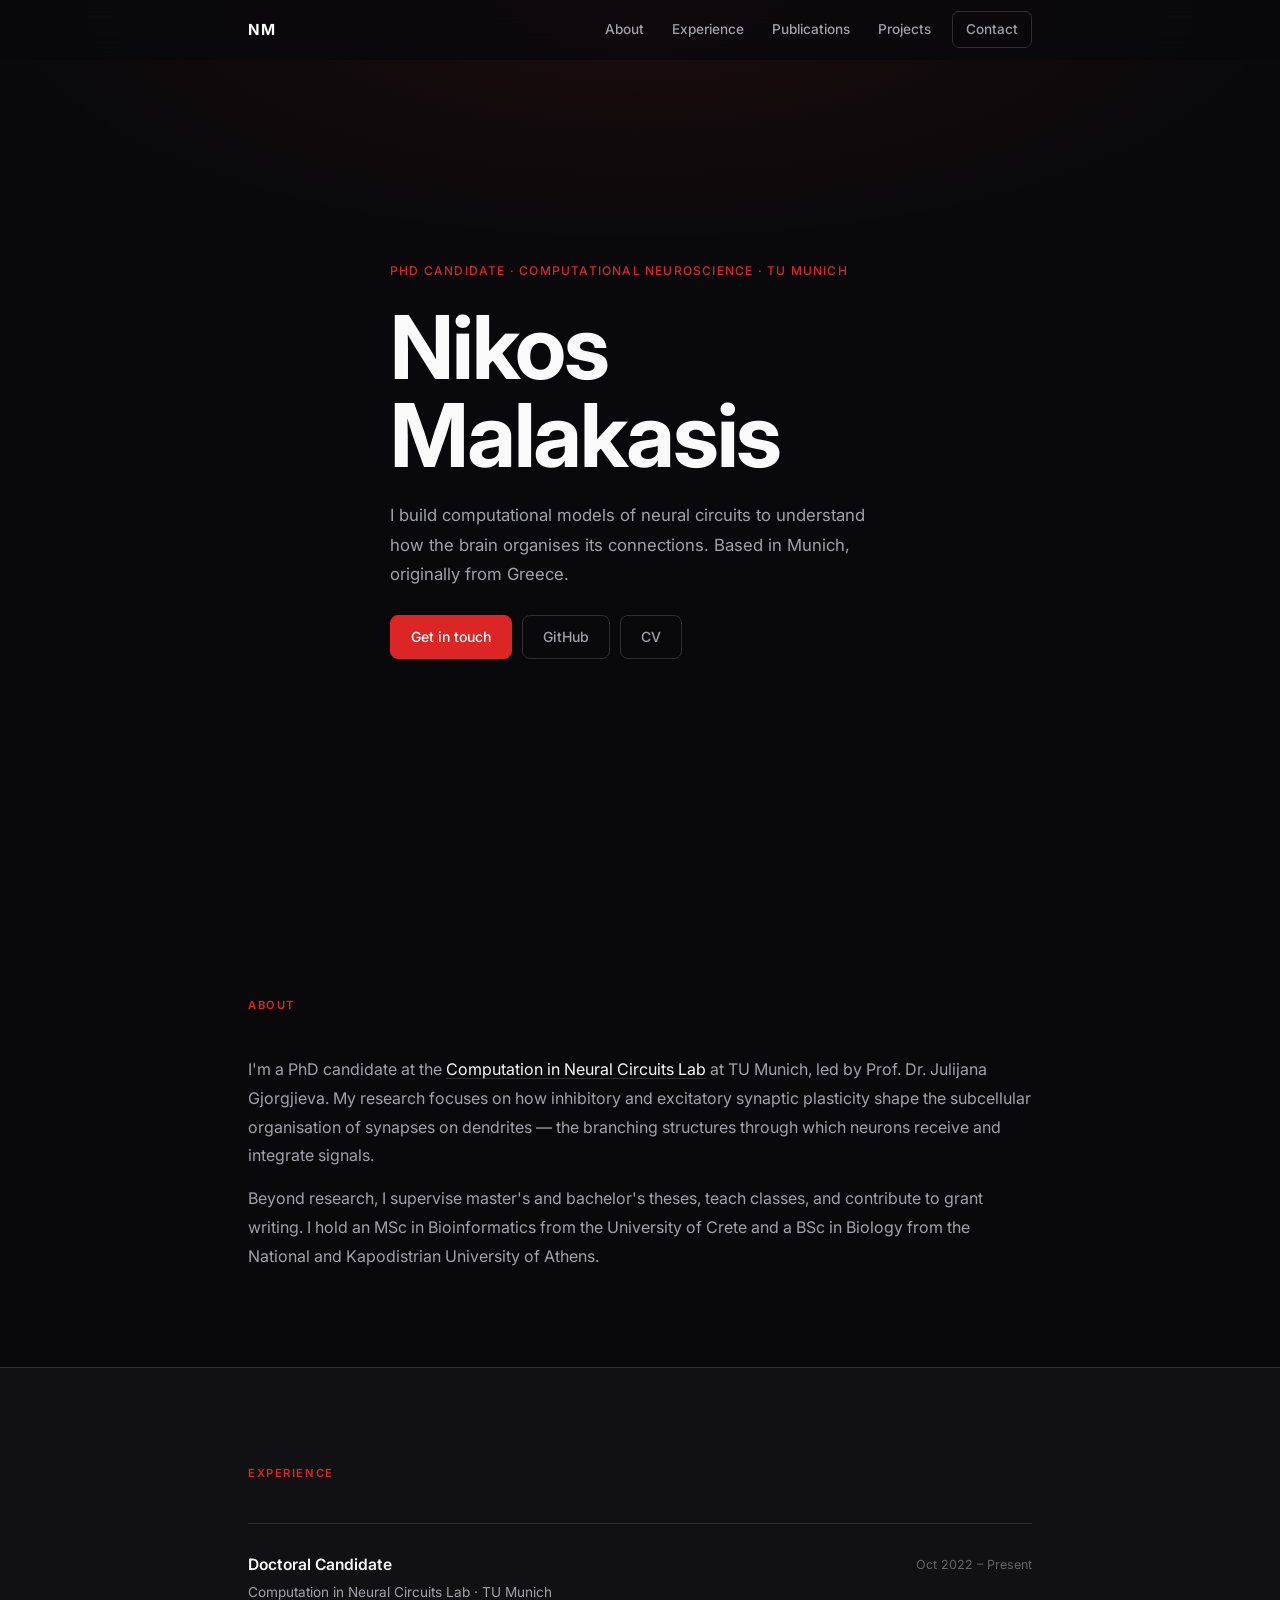
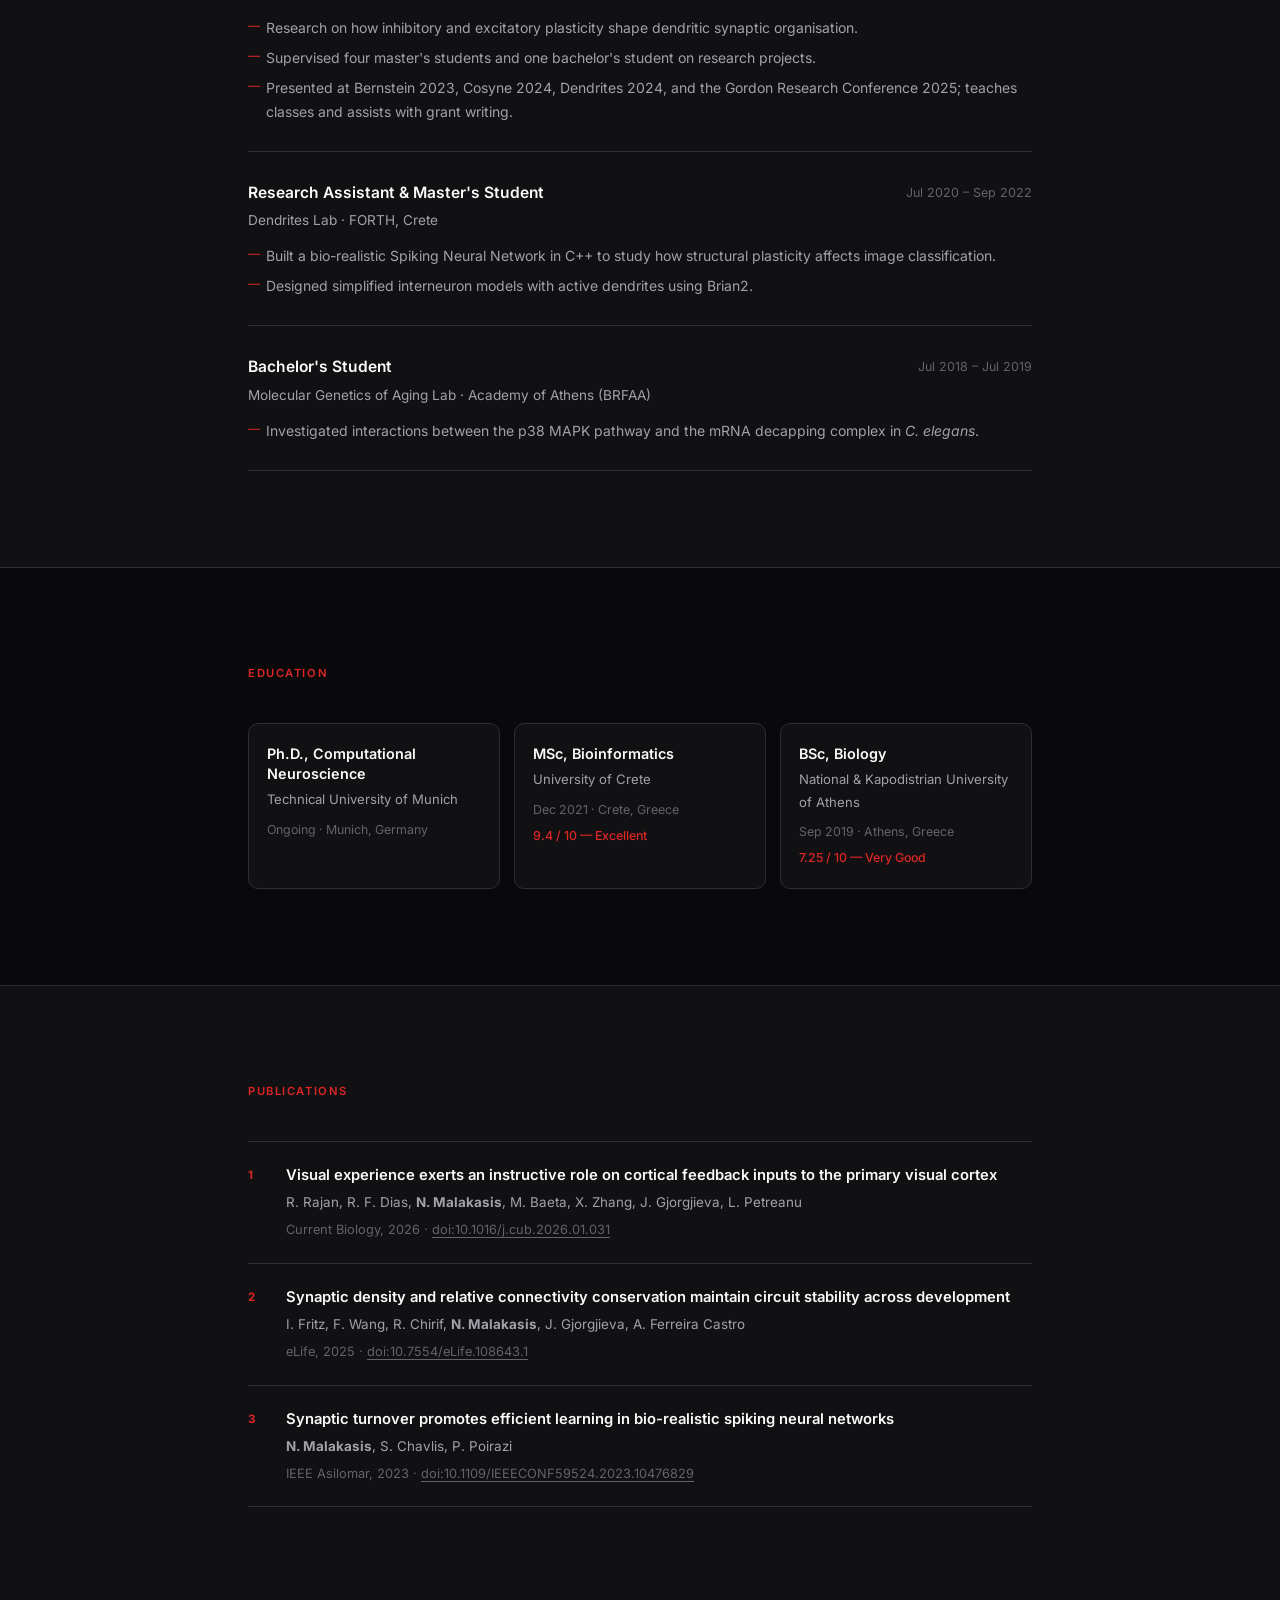
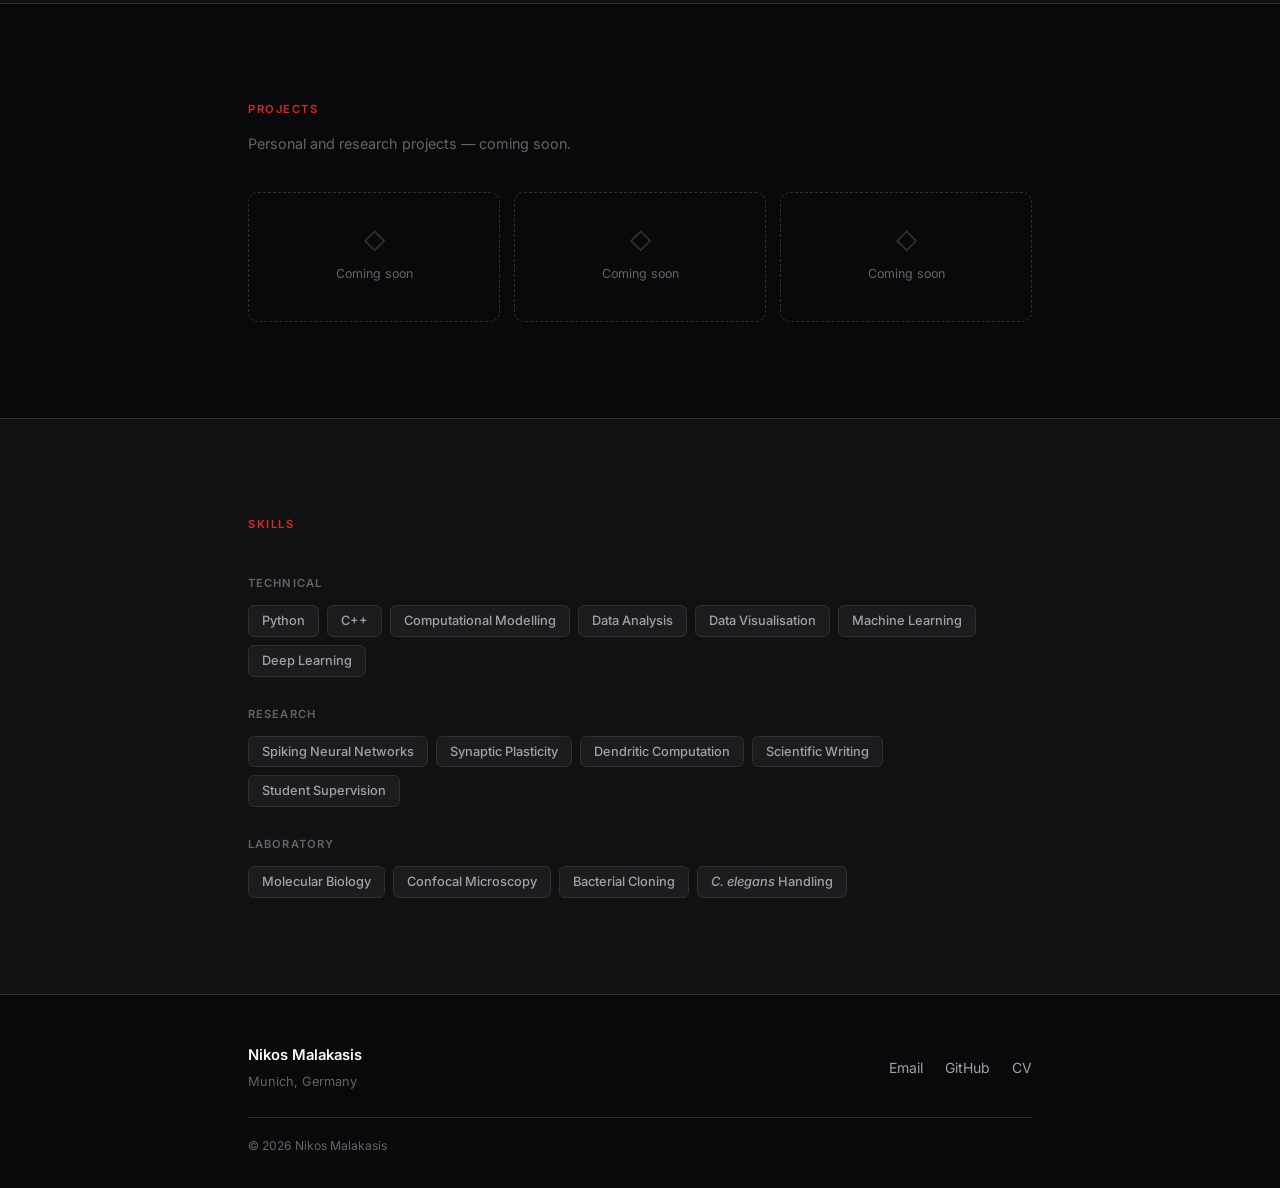
==== index.html @ d2b6e8ed "Initial site — personal website for malakasisn.github.io Co-Authored-By: Claude Sonnet 4.6 <noreply@" ====
<!DOCTYPE html>
<html lang="en">
<head>
  <meta charset="UTF-8">
  <meta name="viewport" content="width=device-width, initial-scale=1.0">
  <meta name="description" content="Nikos Malakasis — PhD Candidate in Computational Neuroscience at TU Munich.">
  <title>Nikos Malakasis</title>
  <link rel="preconnect" href="https://fonts.googleapis.com">
  <link rel="preconnect" href="https://fonts.gstatic.com" crossorigin>
  <link href="https://fonts.googleapis.com/css2?family=Inter:wght@300;400;500;600;700&display=swap" rel="stylesheet">
  <link rel="stylesheet" href="style.css">
</head>
<body>

  <!-- Navigation -->
  <nav id="navbar">
    <div class="nav-container">
      <a href="#hero" class="nav-logo">NM</a>
      <ul class="nav-links" id="nav-links">
        <li><a href="#about">About</a></li>
        <li><a href="#experience">Experience</a></li>
        <li><a href="#publications">Publications</a></li>
        <li><a href="#projects">Projects</a></li>
        <li><a href="#contact" class="nav-cta">Contact</a></li>
      </ul>
      <button class="nav-toggle" id="nav-toggle" aria-label="Toggle navigation">
        <span></span><span></span><span></span>
      </button>
    </div>
  </nav>

  <main>

    <!-- Hero -->
    <section id="hero">
      <div class="hero-glow"></div>
      <div class="container">
        <div class="hero-content">
          <span class="hero-label">PhD Candidate &middot; Computational Neuroscience &middot; TU Munich</span>
          <h1 class="hero-name">Nikos<br>Malakasis</h1>
          <p class="hero-bio">
            I build computational models of neural circuits to understand how the brain
            organises its connections. Based in Munich, originally from Greece.
          </p>
          <div class="hero-actions">
            <a href="mailto:malakasisnikos@gmail.com" class="btn btn-primary">Get in touch</a>
            <a href="https://github.com/MalakasisN" class="btn btn-secondary" target="_blank" rel="noopener">GitHub</a>
            <a href="Nikos_Malakasis_CV.pdf" class="btn btn-secondary" target="_blank" rel="noopener">CV</a>
          </div>
        </div>
      </div>
    </section>

    <!-- About -->
    <section id="about">
      <div class="container">
        <h2 class="section-title">About</h2>
        <div class="about-content">
          <p>
            I'm a PhD candidate at the
            <a href="https://www.gjorgjievalab.org/" target="_blank" rel="noopener">Computation in Neural Circuits Lab</a>
            at TU Munich, led by Prof. Dr. Julijana Gjorgjieva. My research focuses on how inhibitory
            and excitatory synaptic plasticity shape the subcellular organisation of synapses on dendrites —
            the branching structures through which neurons receive and integrate signals.
          </p>
          <p>
            Beyond research, I supervise master's and bachelor's theses, teach classes, and contribute to
            grant writing. I hold an MSc in Bioinformatics from the University of Crete and a BSc in Biology
            from the National and Kapodistrian University of Athens.
          </p>
        </div>
      </div>
    </section>

    <!-- Experience -->
    <section id="experience">
      <div class="container">
        <h2 class="section-title">Experience</h2>
        <div class="timeline">

          <div class="timeline-item">
            <div class="timeline-header">
              <div>
                <h3>Doctoral Candidate</h3>
                <span class="timeline-org">Computation in Neural Circuits Lab &middot; TU Munich</span>
              </div>
              <span class="timeline-date">Oct 2022 &ndash; Present</span>
            </div>
            <ul class="timeline-bullets">
              <li>Research on how inhibitory and excitatory plasticity shape dendritic synaptic organisation.</li>
              <li>Supervised four master's students and one bachelor's student on research projects.</li>
              <li>Presented at Bernstein 2023, Cosyne 2024, Dendrites 2024, and the Gordon Research Conference 2025; teaches classes and assists with grant writing.</li>
            </ul>
          </div>

          <div class="timeline-item">
            <div class="timeline-header">
              <div>
                <h3>Research Assistant &amp; Master's Student</h3>
                <span class="timeline-org">Dendrites Lab &middot; FORTH, Crete</span>
              </div>
              <span class="timeline-date">Jul 2020 &ndash; Sep 2022</span>
            </div>
            <ul class="timeline-bullets">
              <li>Built a bio-realistic Spiking Neural Network in C++ to study how structural plasticity affects image classification.</li>
              <li>Designed simplified interneuron models with active dendrites using Brian2.</li>
            </ul>
          </div>

          <div class="timeline-item">
            <div class="timeline-header">
              <div>
                <h3>Bachelor's Student</h3>
                <span class="timeline-org">Molecular Genetics of Aging Lab &middot; Academy of Athens (BRFAA)</span>
              </div>
              <span class="timeline-date">Jul 2018 &ndash; Jul 2019</span>
            </div>
            <ul class="timeline-bullets">
              <li>Investigated interactions between the p38 MAPK pathway and the mRNA decapping complex in <em>C. elegans</em>.</li>
            </ul>
          </div>

        </div>
      </div>
    </section>

    <!-- Education -->
    <section id="education">
      <div class="container">
        <h2 class="section-title">Education</h2>
        <div class="edu-grid">
          <div class="edu-card">
            <div class="edu-degree">Ph.D., Computational Neuroscience</div>
            <div class="edu-institution">Technical University of Munich</div>
            <div class="edu-year">Ongoing &middot; Munich, Germany</div>
          </div>
          <div class="edu-card">
            <div class="edu-degree">MSc, Bioinformatics</div>
            <div class="edu-institution">University of Crete</div>
            <div class="edu-year">Dec 2021 &middot; Crete, Greece</div>
            <div class="edu-grade">9.4 / 10 &mdash; Excellent</div>
          </div>
          <div class="edu-card">
            <div class="edu-degree">BSc, Biology</div>
            <div class="edu-institution">National &amp; Kapodistrian University of Athens</div>
            <div class="edu-year">Sep 2019 &middot; Athens, Greece</div>
            <div class="edu-grade">7.25 / 10 &mdash; Very Good</div>
          </div>
        </div>
      </div>
    </section>

    <!-- Publications -->
    <section id="publications">
      <div class="container">
        <h2 class="section-title">Publications</h2>
        <ol class="pub-list">
          <li class="pub-item">
            <p class="pub-title">Visual experience exerts an instructive role on cortical feedback inputs to the primary visual cortex</p>
            <p class="pub-authors">R. Rajan, R. F. Dias, <strong>N. Malakasis</strong>, M. Baeta, X. Zhang, J. Gjorgjieva, L. Petreanu</p>
            <p class="pub-venue">Current Biology, 2026 &middot; <a href="https://doi.org/10.1016/j.cub.2026.01.031" target="_blank" rel="noopener">doi:10.1016/j.cub.2026.01.031</a></p>
          </li>
          <li class="pub-item">
            <p class="pub-title">Synaptic density and relative connectivity conservation maintain circuit stability across development</p>
            <p class="pub-authors">I. Fritz, F. Wang, R. Chirif, <strong>N. Malakasis</strong>, J. Gjorgjieva, A. Ferreira Castro</p>
            <p class="pub-venue">eLife, 2025 &middot; <a href="https://doi.org/10.7554/eLife.108643.1" target="_blank" rel="noopener">doi:10.7554/eLife.108643.1</a></p>
          </li>
          <li class="pub-item">
            <p class="pub-title">Synaptic turnover promotes efficient learning in bio-realistic spiking neural networks</p>
            <p class="pub-authors"><strong>N. Malakasis</strong>, S. Chavlis, P. Poirazi</p>
            <p class="pub-venue">IEEE Asilomar, 2023 &middot; <a href="https://doi.org/10.1109/IEEECONF59524.2023.10476829" target="_blank" rel="noopener">doi:10.1109/IEEECONF59524.2023.10476829</a></p>
          </li>
        </ol>
      </div>
    </section>

    <!-- Projects -->
    <section id="projects">
      <div class="container">
        <h2 class="section-title">Projects</h2>
        <p class="section-sub">Personal and research projects — coming soon.</p>
        <div class="projects-grid">
          <div class="project-card placeholder">
            <div class="project-icon">&#9671;</div>
            <div class="project-label">Coming soon</div>
          </div>
          <div class="project-card placeholder">
            <div class="project-icon">&#9671;</div>
            <div class="project-label">Coming soon</div>
          </div>
          <div class="project-card placeholder">
            <div class="project-icon">&#9671;</div>
            <div class="project-label">Coming soon</div>
          </div>
        </div>
      </div>
    </section>

    <!-- Skills -->
    <section id="skills">
      <div class="container">
        <h2 class="section-title">Skills</h2>
        <div class="skills-grid">
          <div class="skill-group">
            <h4 class="skill-group-label">Technical</h4>
            <div class="skill-tags">
              <span class="tag">Python</span>
              <span class="tag">C++</span>
              <span class="tag">Computational Modelling</span>
              <span class="tag">Data Analysis</span>
              <span class="tag">Data Visualisation</span>
              <span class="tag">Machine Learning</span>
              <span class="tag">Deep Learning</span>
            </div>
          </div>
          <div class="skill-group">
            <h4 class="skill-group-label">Research</h4>
            <div class="skill-tags">
              <span class="tag">Spiking Neural Networks</span>
              <span class="tag">Synaptic Plasticity</span>
              <span class="tag">Dendritic Computation</span>
              <span class="tag">Scientific Writing</span>
              <span class="tag">Student Supervision</span>
            </div>
          </div>
          <div class="skill-group">
            <h4 class="skill-group-label">Laboratory</h4>
            <div class="skill-tags">
              <span class="tag">Molecular Biology</span>
              <span class="tag">Confocal Microscopy</span>
              <span class="tag">Bacterial Cloning</span>
              <span class="tag"><em>C. elegans</em> Handling</span>
            </div>
          </div>
        </div>
      </div>
    </section>

  </main>

  <!-- Footer / Contact -->
  <footer id="contact">
    <div class="container">
      <div class="footer-top">
        <div class="footer-info">
          <span class="footer-name">Nikos Malakasis</span>
          <span class="footer-loc">Munich, Germany</span>
        </div>
        <div class="footer-links">
          <a href="mailto:malakasisnikos@gmail.com">Email</a>
          <a href="https://github.com/MalakasisN" target="_blank" rel="noopener">GitHub</a>
          <a href="Nikos_Malakasis_CV.pdf" target="_blank" rel="noopener">CV</a>
        </div>
      </div>
      <p class="footer-copy">&copy; 2026 Nikos Malakasis</p>
    </div>
  </footer>

  <script src="script.js"></script>
</body>
</html>
---- style.css ----
/* ── Reset ──────────────────────────────────────────────────────── */
*, *::before, *::after {
  box-sizing: border-box;
  margin: 0;
  padding: 0;
}

/* ── Variables ──────────────────────────────────────────────────── */
:root {
  --bg:           #09090b;
  --surface:      #111113;
  --surface-2:    #1c1c1f;
  --border:       #2e2e33;
  --accent:       #dc2626;
  --accent-glow:  rgba(220, 38, 38, 0.12);
  --accent-hover: #ef4444;
  --text:         #fafafa;
  --text-muted:   #a1a1aa;
  --text-dim:     #636368;
  --font:         'Inter', -apple-system, BlinkMacSystemFont, 'Segoe UI', sans-serif;
  --nav-h:        60px;
  --max-w:        840px;
  --radius:       10px;
}

/* ── Base ───────────────────────────────────────────────────────── */
html {
  scroll-behavior: smooth;
}

body {
  background: var(--bg);
  color: var(--text);
  font-family: var(--font);
  line-height: 1.7;
  -webkit-font-smoothing: antialiased;
  -moz-osx-font-smoothing: grayscale;
}

a {
  color: var(--accent);
  text-decoration: none;
  transition: color 0.2s;
}
a:hover { color: var(--accent-hover); }

/* ── Container ──────────────────────────────────────────────────── */
.container {
  max-width: var(--max-w);
  margin: 0 auto;
  padding: 0 28px;
}

/* ── Nav ────────────────────────────────────────────────────────── */
#navbar {
  position: fixed;
  inset: 0 0 auto 0;
  z-index: 100;
  height: var(--nav-h);
  background: rgba(9, 9, 11, 0.75);
  backdrop-filter: blur(14px);
  -webkit-backdrop-filter: blur(14px);
  border-bottom: 1px solid transparent;
  transition: border-color 0.3s;
}

#navbar.scrolled {
  border-bottom-color: var(--border);
}

.nav-container {
  max-width: var(--max-w);
  margin: 0 auto;
  padding: 0 28px;
  height: 100%;
  display: flex;
  align-items: center;
  justify-content: space-between;
}

.nav-logo {
  font-weight: 700;
  font-size: 0.95rem;
  letter-spacing: 0.06em;
  color: var(--text);
  transition: color 0.2s;
}
.nav-logo:hover { color: var(--accent); }

.nav-links {
  display: flex;
  list-style: none;
  gap: 2px;
  align-items: center;
}

.nav-links a {
  display: block;
  padding: 6px 13px;
  font-size: 0.85rem;
  font-weight: 500;
  color: var(--text-muted);
  border-radius: 7px;
  transition: color 0.2s, background 0.2s;
}
.nav-links a:hover {
  color: var(--text);
  background: var(--surface-2);
}

.nav-links a.nav-cta {
  color: var(--text-muted);
  border: 1px solid var(--border);
  margin-left: 6px;
}
.nav-links a.nav-cta:hover {
  color: var(--accent);
  border-color: var(--accent);
  background: var(--accent-glow);
}

.nav-toggle {
  display: none;
  flex-direction: column;
  justify-content: center;
  gap: 5px;
  background: none;
  border: none;
  cursor: pointer;
  padding: 6px 2px;
}
.nav-toggle span {
  display: block;
  width: 22px;
  height: 2px;
  background: var(--text-muted);
  border-radius: 2px;
  transition: transform 0.25s, opacity 0.25s;
}

/* ── Sections ───────────────────────────────────────────────────── */
section {
  padding: 96px 0;
}

.section-title {
  font-size: 0.7rem;
  font-weight: 600;
  letter-spacing: 0.14em;
  text-transform: uppercase;
  color: var(--accent);
  margin-bottom: 40px;
}

.section-sub {
  margin-top: -28px;
  margin-bottom: 36px;
  font-size: 0.9rem;
  color: var(--text-dim);
}

/* ── Hero ───────────────────────────────────────────────────────── */
#hero {
  position: relative;
  min-height: 100vh;
  display: flex;
  align-items: center;
  overflow: hidden;
  padding: 0;
}

.hero-glow {
  position: absolute;
  top: 0;
  left: 50%;
  transform: translateX(-50%);
  width: 120%;
  height: 55%;
  background: radial-gradient(
    ellipse 60% 70% at 50% 0%,
    rgba(220, 38, 38, 0.09),
    transparent 70%
  );
  pointer-events: none;
}

.hero-content {
  padding-top: calc(var(--nav-h) + 40px);
  padding-bottom: 80px;
  display: flex;
  flex-direction: column;
  gap: 22px;
}

.hero-label {
  font-size: 0.75rem;
  font-weight: 500;
  letter-spacing: 0.1em;
  text-transform: uppercase;
  color: var(--accent);
}

.hero-name {
  font-size: clamp(3rem, 10vw, 5.5rem);
  font-weight: 700;
  line-height: 1.0;
  letter-spacing: -0.025em;
  color: var(--text);
}

.hero-bio {
  max-width: 500px;
  font-size: 1.05rem;
  color: var(--text-muted);
  line-height: 1.75;
}

.hero-actions {
  display: flex;
  gap: 10px;
  flex-wrap: wrap;
  margin-top: 4px;
}

/* ── Buttons ────────────────────────────────────────────────────── */
.btn {
  display: inline-flex;
  align-items: center;
  padding: 9px 20px;
  border-radius: 8px;
  font-size: 0.875rem;
  font-weight: 500;
  transition: transform 0.15s, box-shadow 0.15s, background 0.2s, color 0.2s, border-color 0.2s;
}

.btn-primary {
  background: var(--accent);
  color: #fff;
  border: 1px solid var(--accent);
}
.btn-primary:hover {
  background: var(--accent-hover);
  border-color: var(--accent-hover);
  color: #fff;
  transform: translateY(-1px);
  box-shadow: 0 6px 20px rgba(220, 38, 38, 0.35);
}

.btn-secondary {
  background: transparent;
  color: var(--text-muted);
  border: 1px solid var(--border);
}
.btn-secondary:hover {
  color: var(--text);
  border-color: var(--text-dim);
  transform: translateY(-1px);
}

/* ── About ──────────────────────────────────────────────────────── */
.about-content {
  display: flex;
  flex-direction: column;
  gap: 14px;
}

.about-content p {
  font-size: 1rem;
  color: var(--text-muted);
  line-height: 1.8;
}

.about-content a {
  color: var(--text);
  text-decoration: underline;
  text-decoration-color: var(--border);
  text-underline-offset: 3px;
  transition: text-decoration-color 0.2s, color 0.2s;
}
.about-content a:hover {
  color: var(--accent);
  text-decoration-color: var(--accent);
}

/* ── Experience ─────────────────────────────────────────────────── */
#experience { background: var(--surface); border-top: 1px solid var(--border); border-bottom: 1px solid var(--border); }

.timeline {
  display: flex;
  flex-direction: column;
}

.timeline-item {
  padding: 28px 0;
  border-top: 1px solid var(--border);
}
.timeline-item:last-child {
  border-bottom: 1px solid var(--border);
}

.timeline-header {
  display: flex;
  justify-content: space-between;
  align-items: flex-start;
  gap: 16px;
  margin-bottom: 12px;
  flex-wrap: wrap;
}

.timeline-header h3 {
  font-size: 0.975rem;
  font-weight: 600;
  color: var(--text);
  margin-bottom: 3px;
}

.timeline-org {
  display: block;
  font-size: 0.85rem;
  color: var(--text-muted);
}

.timeline-date {
  font-size: 0.78rem;
  color: var(--text-dim);
  white-space: nowrap;
  padding-top: 2px;
  flex-shrink: 0;
}

.timeline-bullets {
  list-style: none;
  display: flex;
  flex-direction: column;
  gap: 7px;
}

.timeline-bullets li {
  position: relative;
  padding-left: 18px;
  font-size: 0.875rem;
  color: var(--text-muted);
  line-height: 1.65;
}

.timeline-bullets li::before {
  content: '—';
  position: absolute;
  left: 0;
  top: 0;
  color: var(--accent);
  font-size: 0.75rem;
  line-height: 1.65;
}

/* ── Education ──────────────────────────────────────────────────── */
.edu-grid {
  display: grid;
  grid-template-columns: repeat(3, 1fr);
  gap: 14px;
}

.edu-card {
  padding: 20px 18px;
  border-radius: var(--radius);
  border: 1px solid var(--border);
  background: var(--surface);
  transition: border-color 0.2s;
}
.edu-card:hover {
  border-color: var(--accent);
}

.edu-degree {
  font-size: 0.9rem;
  font-weight: 600;
  color: var(--text);
  margin-bottom: 4px;
  line-height: 1.4;
}
.edu-institution {
  font-size: 0.82rem;
  color: var(--text-muted);
  margin-bottom: 8px;
}
.edu-year {
  font-size: 0.775rem;
  color: var(--text-dim);
  margin-bottom: 5px;
}
.edu-grade {
  font-size: 0.775rem;
  color: var(--accent);
  font-weight: 500;
}

/* ── Publications ───────────────────────────────────────────────── */
#publications { background: var(--surface); border-top: 1px solid var(--border); border-bottom: 1px solid var(--border); }

.pub-list {
  list-style: none;
  counter-reset: pub;
}

.pub-item {
  counter-increment: pub;
  position: relative;
  padding: 22px 0 22px 38px;
  border-top: 1px solid var(--border);
}
.pub-item:last-child {
  border-bottom: 1px solid var(--border);
}

.pub-item::before {
  content: counter(pub);
  position: absolute;
  left: 0;
  top: 24px;
  font-size: 0.72rem;
  font-weight: 700;
  color: var(--accent);
}

.pub-title {
  font-size: 0.925rem;
  font-weight: 600;
  color: var(--text);
  line-height: 1.5;
  margin-bottom: 5px;
}

.pub-authors {
  font-size: 0.84rem;
  color: var(--text-muted);
  margin-bottom: 5px;
}

.pub-venue {
  font-size: 0.8rem;
  color: var(--text-dim);
}
.pub-venue a {
  color: var(--text-dim);
  text-decoration: underline;
  text-underline-offset: 3px;
  transition: color 0.2s;
}
.pub-venue a:hover { color: var(--accent); }

/* ── Projects ───────────────────────────────────────────────────── */
.projects-grid {
  display: grid;
  grid-template-columns: repeat(3, 1fr);
  gap: 14px;
}

.project-card {
  border-radius: var(--radius);
  border: 1px solid var(--border);
  transition: border-color 0.2s, background 0.2s;
}
.project-card:hover {
  border-color: var(--accent);
  background: var(--surface);
}

.project-card.placeholder {
  border-style: dashed;
  display: flex;
  flex-direction: column;
  align-items: center;
  justify-content: center;
  gap: 10px;
  min-height: 130px;
  padding: 28px;
}

.project-icon {
  font-size: 1.4rem;
  color: var(--border);
  line-height: 1;
}
.project-label {
  font-size: 0.78rem;
  color: var(--text-dim);
}

/* ── Skills ─────────────────────────────────────────────────────── */
#skills { background: var(--surface); border-top: 1px solid var(--border); border-bottom: 1px solid var(--border); }

.skills-grid {
  display: flex;
  flex-direction: column;
  gap: 28px;
}

.skill-group-label {
  font-size: 0.7rem;
  font-weight: 600;
  letter-spacing: 0.1em;
  text-transform: uppercase;
  color: var(--text-dim);
  margin-bottom: 12px;
}

.skill-tags {
  display: flex;
  flex-wrap: wrap;
  gap: 8px;
}

.tag {
  font-size: 0.8rem;
  font-weight: 500;
  color: var(--text-muted);
  background: var(--surface-2);
  border: 1px solid var(--border);
  border-radius: 6px;
  padding: 4px 13px;
  transition: color 0.2s, border-color 0.2s, background 0.2s;
  cursor: default;
}
.tag:hover {
  color: var(--accent);
  border-color: var(--accent);
  background: var(--accent-glow);
}

/* ── Footer ─────────────────────────────────────────────────────── */
footer#contact {
  padding: 48px 0 32px;
}

.footer-top {
  display: flex;
  justify-content: space-between;
  align-items: center;
  flex-wrap: wrap;
  gap: 20px;
  padding-bottom: 24px;
  border-bottom: 1px solid var(--border);
  margin-bottom: 18px;
}

.footer-info {
  display: flex;
  flex-direction: column;
  gap: 3px;
}

.footer-name {
  font-size: 0.925rem;
  font-weight: 600;
  color: var(--text);
}
.footer-loc {
  font-size: 0.8rem;
  color: var(--text-dim);
}

.footer-links {
  display: flex;
  gap: 22px;
}
.footer-links a {
  font-size: 0.875rem;
  color: var(--text-muted);
  transition: color 0.2s;
}
.footer-links a:hover { color: var(--text); }

.footer-copy {
  font-size: 0.76rem;
  color: var(--text-dim);
}

/* ── Responsive ─────────────────────────────────────────────────── */
@media (max-width: 680px) {
  section { padding: 72px 0; }

  .nav-links {
    display: none;
    flex-direction: column;
    position: fixed;
    top: var(--nav-h);
    left: 0;
    right: 0;
    background: var(--surface);
    border-bottom: 1px solid var(--border);
    padding: 12px 16px 20px;
    gap: 2px;
  }
  .nav-links.open { display: flex; }
  .nav-links a.nav-cta { margin-left: 0; }
  .nav-toggle { display: flex; }

  .edu-grid,
  .projects-grid {
    grid-template-columns: 1fr;
  }

  .timeline-header {
    flex-direction: column;
    gap: 2px;
  }

  .footer-top {
    flex-direction: column;
    align-items: flex-start;
  }
}

@media (max-width: 480px) {
  .edu-grid { grid-template-columns: 1fr; }
}
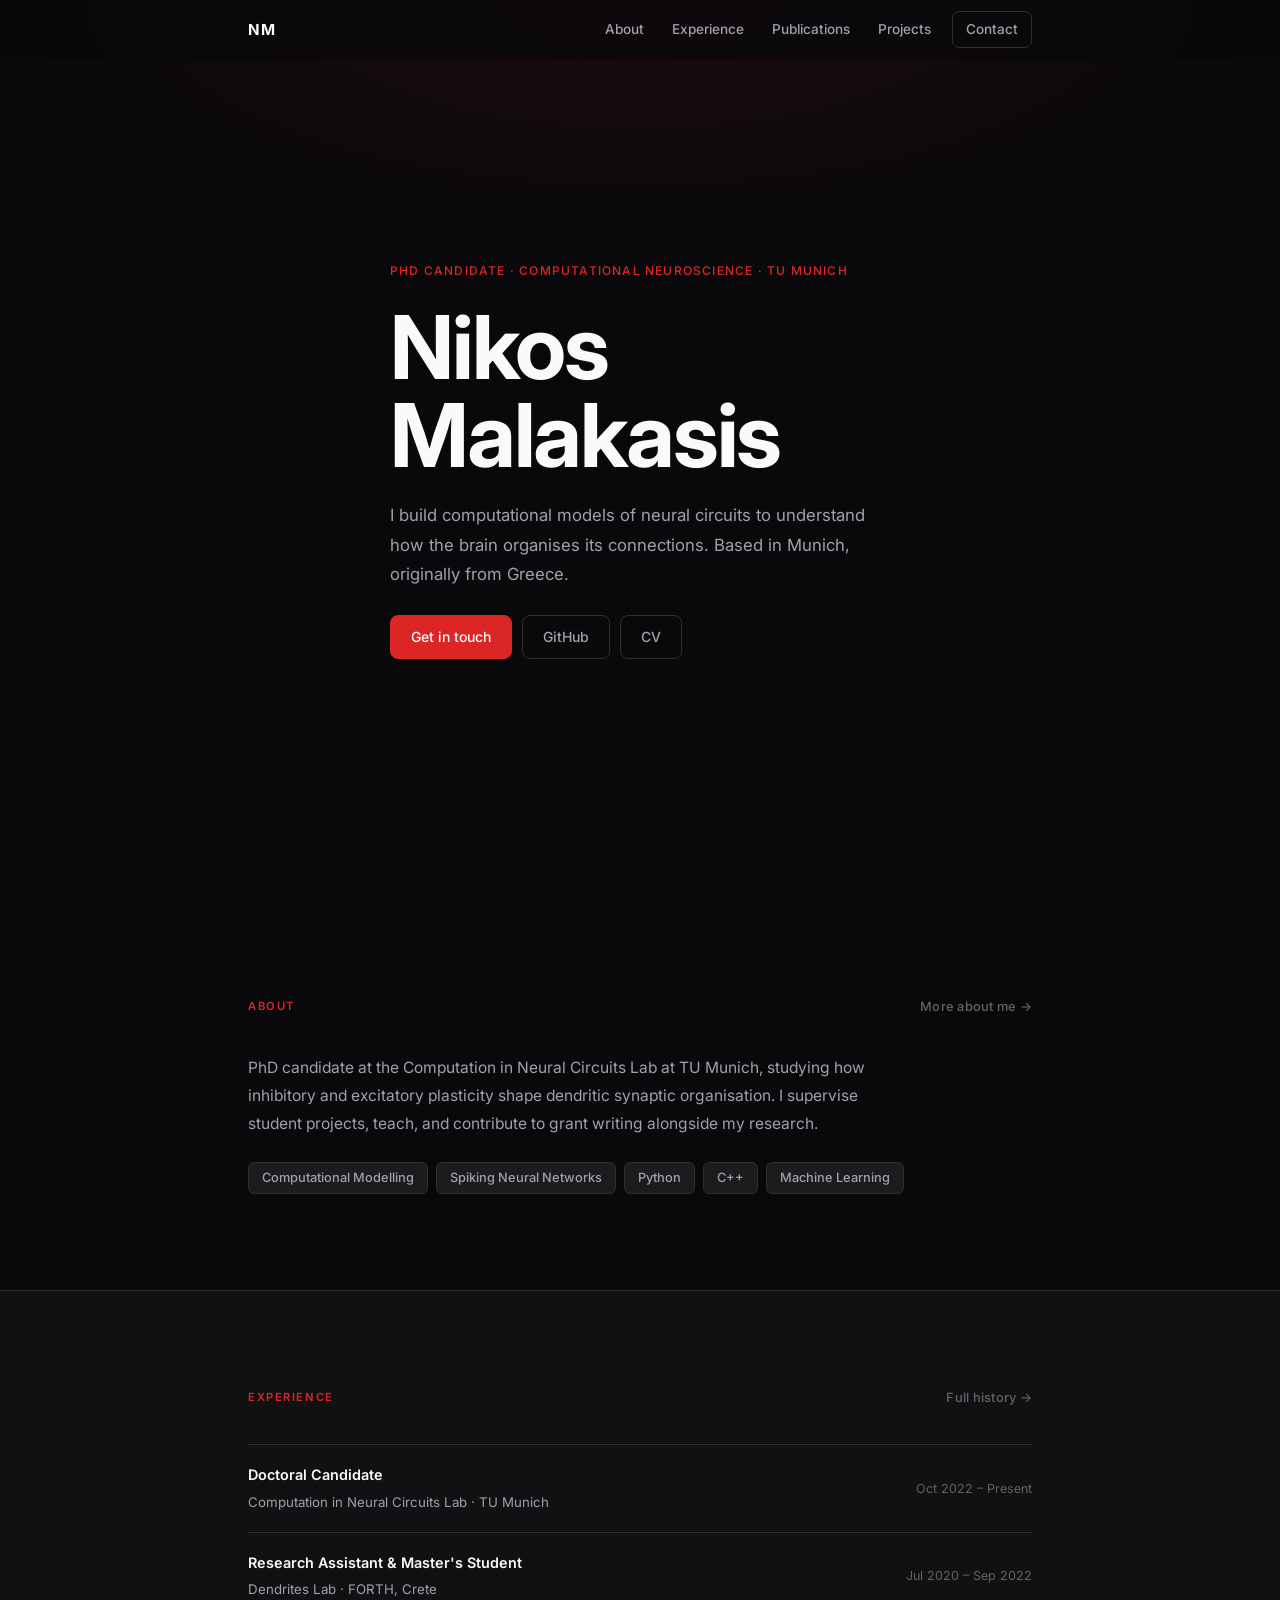
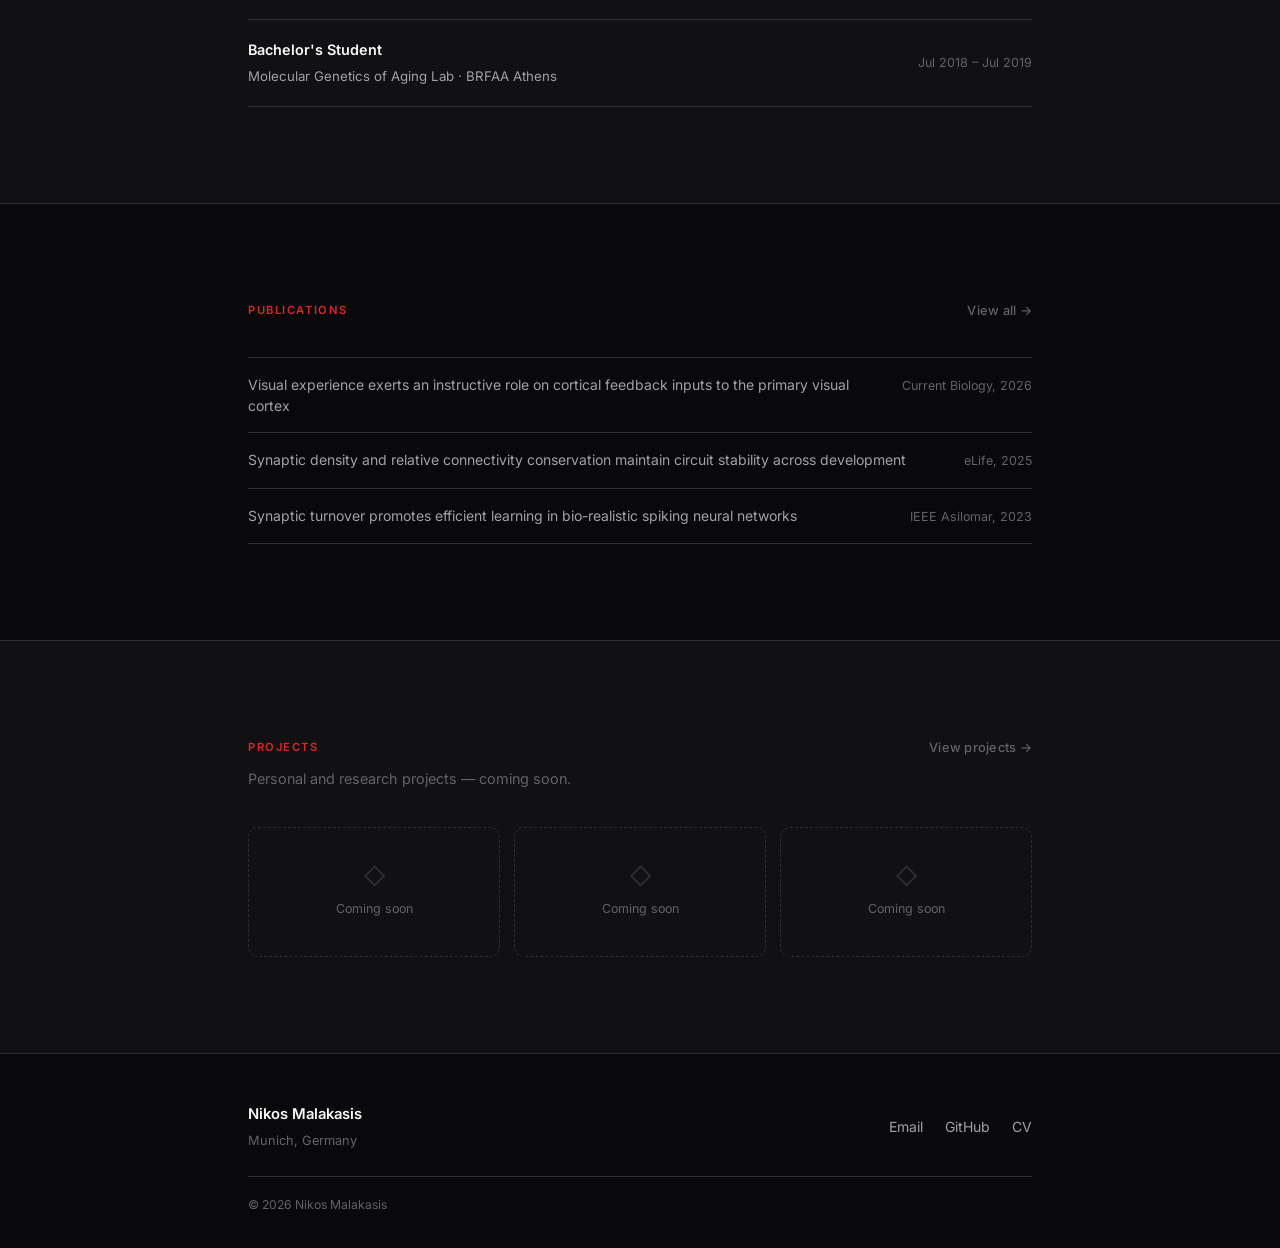
==== commit 0a9daad5: "Split into multi-page site with section previews on homepage Co-Authored-By: Claude Sonnet 4.6 <nore" ====
--- a/index.html
+++ b/index.html
@@ -12,15 +12,14 @@
 </head>
 <body>
 
-  <!-- Navigation -->
   <nav id="navbar">
     <div class="nav-container">
-      <a href="#hero" class="nav-logo">NM</a>
+      <a href="index.html" class="nav-logo">NM</a>
       <ul class="nav-links" id="nav-links">
-        <li><a href="#about">About</a></li>
-        <li><a href="#experience">Experience</a></li>
-        <li><a href="#publications">Publications</a></li>
-        <li><a href="#projects">Projects</a></li>
+        <li><a href="about.html">About</a></li>
+        <li><a href="experience.html">Experience</a></li>
+        <li><a href="publications.html">Publications</a></li>
+        <li><a href="projects.html">Projects</a></li>
         <li><a href="#contact" class="nav-cta">Contact</a></li>
       </ul>
       <button class="nav-toggle" id="nav-toggle" aria-label="Toggle navigation">
@@ -51,134 +50,93 @@
       </div>
     </section>
 
-    <!-- About -->
-    <section id="about">
+    <!-- About preview -->
+    <section id="about-preview">
       <div class="container">
-        <h2 class="section-title">About</h2>
-        <div class="about-content">
-          <p>
-            I'm a PhD candidate at the
-            <a href="https://www.gjorgjievalab.org/" target="_blank" rel="noopener">Computation in Neural Circuits Lab</a>
-            at TU Munich, led by Prof. Dr. Julijana Gjorgjieva. My research focuses on how inhibitory
-            and excitatory synaptic plasticity shape the subcellular organisation of synapses on dendrites —
-            the branching structures through which neurons receive and integrate signals.
-          </p>
-          <p>
-            Beyond research, I supervise master's and bachelor's theses, teach classes, and contribute to
-            grant writing. I hold an MSc in Bioinformatics from the University of Crete and a BSc in Biology
-            from the National and Kapodistrian University of Athens.
-          </p>
+        <div class="preview-header">
+          <h2 class="section-title">About</h2>
+          <a href="about.html" class="view-all">More about me &rarr;</a>
+        </div>
+        <p class="preview-text">
+          PhD candidate at the Computation in Neural Circuits Lab at TU Munich, studying how
+          inhibitory and excitatory plasticity shape dendritic synaptic organisation. I supervise
+          student projects, teach, and contribute to grant writing alongside my research.
+        </p>
+        <div class="preview-tags">
+          <span class="tag">Computational Modelling</span>
+          <span class="tag">Spiking Neural Networks</span>
+          <span class="tag">Python</span>
+          <span class="tag">C++</span>
+          <span class="tag">Machine Learning</span>
         </div>
       </div>
     </section>
 
-    <!-- Experience -->
-    <section id="experience">
+    <!-- Experience preview -->
+    <section id="experience-preview" class="surface-section">
       <div class="container">
-        <h2 class="section-title">Experience</h2>
-        <div class="timeline">
-
-          <div class="timeline-item">
-            <div class="timeline-header">
-              <div>
-                <h3>Doctoral Candidate</h3>
-                <span class="timeline-org">Computation in Neural Circuits Lab &middot; TU Munich</span>
-              </div>
-              <span class="timeline-date">Oct 2022 &ndash; Present</span>
+        <div class="preview-header">
+          <h2 class="section-title">Experience</h2>
+          <a href="experience.html" class="view-all">Full history &rarr;</a>
+        </div>
+        <div class="exp-preview-list">
+          <div class="exp-preview-item">
+            <div class="exp-preview-left">
+              <span class="exp-preview-role">Doctoral Candidate</span>
+              <span class="exp-preview-org">Computation in Neural Circuits Lab &middot; TU Munich</span>
             </div>
-            <ul class="timeline-bullets">
-              <li>Research on how inhibitory and excitatory plasticity shape dendritic synaptic organisation.</li>
-              <li>Supervised four master's students and one bachelor's student on research projects.</li>
-              <li>Presented at Bernstein 2023, Cosyne 2024, Dendrites 2024, and the Gordon Research Conference 2025; teaches classes and assists with grant writing.</li>
-            </ul>
+            <span class="exp-preview-date">Oct 2022 &ndash; Present</span>
           </div>
-
-          <div class="timeline-item">
-            <div class="timeline-header">
-              <div>
-                <h3>Research Assistant &amp; Master's Student</h3>
-                <span class="timeline-org">Dendrites Lab &middot; FORTH, Crete</span>
-              </div>
-              <span class="timeline-date">Jul 2020 &ndash; Sep 2022</span>
+          <div class="exp-preview-item">
+            <div class="exp-preview-left">
+              <span class="exp-preview-role">Research Assistant &amp; Master's Student</span>
+              <span class="exp-preview-org">Dendrites Lab &middot; FORTH, Crete</span>
             </div>
-            <ul class="timeline-bullets">
-              <li>Built a bio-realistic Spiking Neural Network in C++ to study how structural plasticity affects image classification.</li>
-              <li>Designed simplified interneuron models with active dendrites using Brian2.</li>
-            </ul>
+            <span class="exp-preview-date">Jul 2020 &ndash; Sep 2022</span>
           </div>
-
-          <div class="timeline-item">
-            <div class="timeline-header">
-              <div>
-                <h3>Bachelor's Student</h3>
-                <span class="timeline-org">Molecular Genetics of Aging Lab &middot; Academy of Athens (BRFAA)</span>
-              </div>
-              <span class="timeline-date">Jul 2018 &ndash; Jul 2019</span>
+          <div class="exp-preview-item">
+            <div class="exp-preview-left">
+              <span class="exp-preview-role">Bachelor's Student</span>
+              <span class="exp-preview-org">Molecular Genetics of Aging Lab &middot; BRFAA Athens</span>
             </div>
-            <ul class="timeline-bullets">
-              <li>Investigated interactions between the p38 MAPK pathway and the mRNA decapping complex in <em>C. elegans</em>.</li>
-            </ul>
-          </div>
-
-        </div>
-      </div>
-    </section>
-
-    <!-- Education -->
-    <section id="education">
-      <div class="container">
-        <h2 class="section-title">Education</h2>
-        <div class="edu-grid">
-          <div class="edu-card">
-            <div class="edu-degree">Ph.D., Computational Neuroscience</div>
-            <div class="edu-institution">Technical University of Munich</div>
-            <div class="edu-year">Ongoing &middot; Munich, Germany</div>
-          </div>
-          <div class="edu-card">
-            <div class="edu-degree">MSc, Bioinformatics</div>
-            <div class="edu-institution">University of Crete</div>
-            <div class="edu-year">Dec 2021 &middot; Crete, Greece</div>
-            <div class="edu-grade">9.4 / 10 &mdash; Excellent</div>
-          </div>
-          <div class="edu-card">
-            <div class="edu-degree">BSc, Biology</div>
-            <div class="edu-institution">National &amp; Kapodistrian University of Athens</div>
-            <div class="edu-year">Sep 2019 &middot; Athens, Greece</div>
-            <div class="edu-grade">7.25 / 10 &mdash; Very Good</div>
+            <span class="exp-preview-date">Jul 2018 &ndash; Jul 2019</span>
           </div>
         </div>
       </div>
     </section>
 
-    <!-- Publications -->
-    <section id="publications">
+    <!-- Publications preview -->
+    <section id="publications-preview">
       <div class="container">
-        <h2 class="section-title">Publications</h2>
-        <ol class="pub-list">
-          <li class="pub-item">
-            <p class="pub-title">Visual experience exerts an instructive role on cortical feedback inputs to the primary visual cortex</p>
-            <p class="pub-authors">R. Rajan, R. F. Dias, <strong>N. Malakasis</strong>, M. Baeta, X. Zhang, J. Gjorgjieva, L. Petreanu</p>
-            <p class="pub-venue">Current Biology, 2026 &middot; <a href="https://doi.org/10.1016/j.cub.2026.01.031" target="_blank" rel="noopener">doi:10.1016/j.cub.2026.01.031</a></p>
+        <div class="preview-header">
+          <h2 class="section-title">Publications</h2>
+          <a href="publications.html" class="view-all">View all &rarr;</a>
+        </div>
+        <ul class="pub-preview-list">
+          <li class="pub-preview-item">
+            <span class="pub-preview-title">Visual experience exerts an instructive role on cortical feedback inputs to the primary visual cortex</span>
+            <span class="pub-preview-venue">Current Biology, 2026</span>
           </li>
-          <li class="pub-item">
-            <p class="pub-title">Synaptic density and relative connectivity conservation maintain circuit stability across development</p>
-            <p class="pub-authors">I. Fritz, F. Wang, R. Chirif, <strong>N. Malakasis</strong>, J. Gjorgjieva, A. Ferreira Castro</p>
-            <p class="pub-venue">eLife, 2025 &middot; <a href="https://doi.org/10.7554/eLife.108643.1" target="_blank" rel="noopener">doi:10.7554/eLife.108643.1</a></p>
+          <li class="pub-preview-item">
+            <span class="pub-preview-title">Synaptic density and relative connectivity conservation maintain circuit stability across development</span>
+            <span class="pub-preview-venue">eLife, 2025</span>
           </li>
-          <li class="pub-item">
-            <p class="pub-title">Synaptic turnover promotes efficient learning in bio-realistic spiking neural networks</p>
-            <p class="pub-authors"><strong>N. Malakasis</strong>, S. Chavlis, P. Poirazi</p>
-            <p class="pub-venue">IEEE Asilomar, 2023 &middot; <a href="https://doi.org/10.1109/IEEECONF59524.2023.10476829" target="_blank" rel="noopener">doi:10.1109/IEEECONF59524.2023.10476829</a></p>
+          <li class="pub-preview-item">
+            <span class="pub-preview-title">Synaptic turnover promotes efficient learning in bio-realistic spiking neural networks</span>
+            <span class="pub-preview-venue">IEEE Asilomar, 2023</span>
           </li>
-        </ol>
+        </ul>
       </div>
     </section>
 
-    <!-- Projects -->
-    <section id="projects">
+    <!-- Projects preview -->
+    <section id="projects-preview" class="surface-section">
       <div class="container">
-        <h2 class="section-title">Projects</h2>
-        <p class="section-sub">Personal and research projects — coming soon.</p>
+        <div class="preview-header">
+          <h2 class="section-title">Projects</h2>
+          <a href="projects.html" class="view-all">View projects &rarr;</a>
+        </div>
+        <p class="section-sub">Personal and research projects &mdash; coming soon.</p>
         <div class="projects-grid">
           <div class="project-card placeholder">
             <div class="project-icon">&#9671;</div>
@@ -196,49 +154,8 @@
       </div>
     </section>
 
-    <!-- Skills -->
-    <section id="skills">
-      <div class="container">
-        <h2 class="section-title">Skills</h2>
-        <div class="skills-grid">
-          <div class="skill-group">
-            <h4 class="skill-group-label">Technical</h4>
-            <div class="skill-tags">
-              <span class="tag">Python</span>
-              <span class="tag">C++</span>
-              <span class="tag">Computational Modelling</span>
-              <span class="tag">Data Analysis</span>
-              <span class="tag">Data Visualisation</span>
-              <span class="tag">Machine Learning</span>
-              <span class="tag">Deep Learning</span>
-            </div>
-          </div>
-          <div class="skill-group">
-            <h4 class="skill-group-label">Research</h4>
-            <div class="skill-tags">
-              <span class="tag">Spiking Neural Networks</span>
-              <span class="tag">Synaptic Plasticity</span>
-              <span class="tag">Dendritic Computation</span>
-              <span class="tag">Scientific Writing</span>
-              <span class="tag">Student Supervision</span>
-            </div>
-          </div>
-          <div class="skill-group">
-            <h4 class="skill-group-label">Laboratory</h4>
-            <div class="skill-tags">
-              <span class="tag">Molecular Biology</span>
-              <span class="tag">Confocal Microscopy</span>
-              <span class="tag">Bacterial Cloning</span>
-              <span class="tag"><em>C. elegans</em> Handling</span>
-            </div>
-          </div>
-        </div>
-      </div>
-    </section>
-
   </main>
 
-  <!-- Footer / Contact -->
   <footer id="contact">
     <div class="container">
       <div class="footer-top">
--- a/style.css
+++ b/style.css
@@ -283,7 +283,6 @@
 }
 
 /* ── Experience ─────────────────────────────────────────────────── */
-#experience { background: var(--surface); border-top: 1px solid var(--border); border-bottom: 1px solid var(--border); }
 
 .timeline {
   display: flex;
@@ -395,7 +394,6 @@
 }
 
 /* ── Publications ───────────────────────────────────────────────── */
-#publications { background: var(--surface); border-top: 1px solid var(--border); border-bottom: 1px solid var(--border); }
 
 .pub-list {
   list-style: none;
@@ -487,7 +485,6 @@
 }
 
 /* ── Skills ─────────────────────────────────────────────────────── */
-#skills { background: var(--surface); border-top: 1px solid var(--border); border-bottom: 1px solid var(--border); }
 
 .skills-grid {
   display: flex;
@@ -573,6 +570,215 @@
 .footer-copy {
   font-size: 0.76rem;
   color: var(--text-dim);
+}
+
+/* ── Surface section (shared bg variant) ───────────────────────── */
+.surface-section {
+  background: var(--surface);
+  border-top: 1px solid var(--border);
+  border-bottom: 1px solid var(--border);
+}
+
+/* ── Nav active state ───────────────────────────────────────────── */
+.nav-links a.nav-active {
+  color: var(--text);
+}
+
+/* ── Preview sections (index.html) ─────────────────────────────── */
+.preview-header {
+  display: flex;
+  justify-content: space-between;
+  align-items: center;
+  margin-bottom: 36px;
+}
+.preview-header .section-title {
+  margin-bottom: 0;
+}
+
+.view-all {
+  font-size: 0.8rem;
+  font-weight: 500;
+  color: var(--text-dim);
+  letter-spacing: 0.02em;
+  transition: color 0.2s;
+  white-space: nowrap;
+}
+.view-all:hover { color: var(--accent); }
+
+.preview-text {
+  font-size: 0.975rem;
+  color: var(--text-muted);
+  line-height: 1.8;
+  max-width: 640px;
+  margin-bottom: 24px;
+}
+
+.preview-tags {
+  display: flex;
+  flex-wrap: wrap;
+  gap: 8px;
+}
+
+/* Experience preview */
+.exp-preview-list {
+  display: flex;
+  flex-direction: column;
+}
+
+.exp-preview-item {
+  display: flex;
+  justify-content: space-between;
+  align-items: center;
+  gap: 24px;
+  padding: 18px 0;
+  border-top: 1px solid var(--border);
+}
+.exp-preview-item:last-child {
+  border-bottom: 1px solid var(--border);
+}
+
+.exp-preview-left {
+  display: flex;
+  flex-direction: column;
+  gap: 3px;
+}
+
+.exp-preview-role {
+  font-size: 0.9rem;
+  font-weight: 600;
+  color: var(--text);
+}
+
+.exp-preview-org {
+  font-size: 0.83rem;
+  color: var(--text-muted);
+}
+
+.exp-preview-date {
+  font-size: 0.78rem;
+  color: var(--text-dim);
+  white-space: nowrap;
+  flex-shrink: 0;
+}
+
+/* Publications preview */
+.pub-preview-list {
+  list-style: none;
+}
+
+.pub-preview-item {
+  display: flex;
+  justify-content: space-between;
+  align-items: baseline;
+  gap: 28px;
+  padding: 16px 0;
+  border-top: 1px solid var(--border);
+}
+.pub-preview-item:last-child {
+  border-bottom: 1px solid var(--border);
+}
+
+.pub-preview-title {
+  font-size: 0.875rem;
+  color: var(--text-muted);
+  line-height: 1.5;
+}
+
+.pub-preview-venue {
+  font-size: 0.78rem;
+  color: var(--text-dim);
+  white-space: nowrap;
+  flex-shrink: 0;
+}
+
+/* ── Page hero (subpages) ───────────────────────────────────────── */
+.page-hero {
+  padding: calc(var(--nav-h) + 60px) 0 60px;
+  border-bottom: 1px solid var(--border);
+}
+
+.page-title {
+  font-size: clamp(2rem, 7vw, 3.5rem);
+  font-weight: 700;
+  letter-spacing: -0.02em;
+  color: var(--text);
+  line-height: 1.1;
+  margin-top: 12px;
+  margin-bottom: 12px;
+}
+
+.page-desc {
+  font-size: 1rem;
+  color: var(--text-muted);
+  max-width: 480px;
+}
+
+.back-link {
+  display: inline-flex;
+  align-items: center;
+  gap: 6px;
+  font-size: 0.8rem;
+  color: var(--text-dim);
+  margin-bottom: 16px;
+  transition: color 0.2s;
+}
+.back-link:hover { color: var(--accent); }
+
+/* ── Education note ─────────────────────────────────────────────── */
+.edu-note {
+  margin-top: 20px;
+  font-size: 0.84rem;
+  color: var(--text-dim);
+}
+
+/* ── Conference list ────────────────────────────────────────────── */
+.conf-list {
+  display: flex;
+  flex-direction: column;
+}
+
+.conf-item {
+  padding: 20px 0;
+  border-top: 1px solid var(--border);
+}
+.conf-item:last-child {
+  border-bottom: 1px solid var(--border);
+}
+
+.conf-header {
+  display: flex;
+  justify-content: space-between;
+  align-items: baseline;
+  gap: 24px;
+  margin-bottom: 5px;
+}
+
+.conf-title {
+  font-size: 0.9rem;
+  font-weight: 600;
+  color: var(--text);
+  line-height: 1.5;
+}
+
+.conf-year {
+  font-size: 0.78rem;
+  font-weight: 600;
+  color: var(--accent);
+  white-space: nowrap;
+  flex-shrink: 0;
+}
+
+.conf-venue {
+  font-size: 0.83rem;
+  color: var(--text-muted);
+}
+
+/* ── Projects large grid (projects page) ───────────────────────── */
+.projects-grid-large {
+  grid-template-columns: repeat(3, 1fr);
+}
+.projects-grid-large .project-card.placeholder {
+  min-height: 200px;
 }
 
 /* ── Responsive ─────────────────────────────────────────────────── */
@@ -605,6 +811,26 @@
     gap: 2px;
   }
 
+  .exp-preview-item {
+    flex-direction: column;
+    align-items: flex-start;
+    gap: 4px;
+  }
+
+  .pub-preview-item {
+    flex-direction: column;
+    gap: 4px;
+  }
+
+  .conf-header {
+    flex-direction: column;
+    gap: 4px;
+  }
+
+  .projects-grid-large {
+    grid-template-columns: 1fr;
+  }
+
   .footer-top {
     flex-direction: column;
     align-items: flex-start;
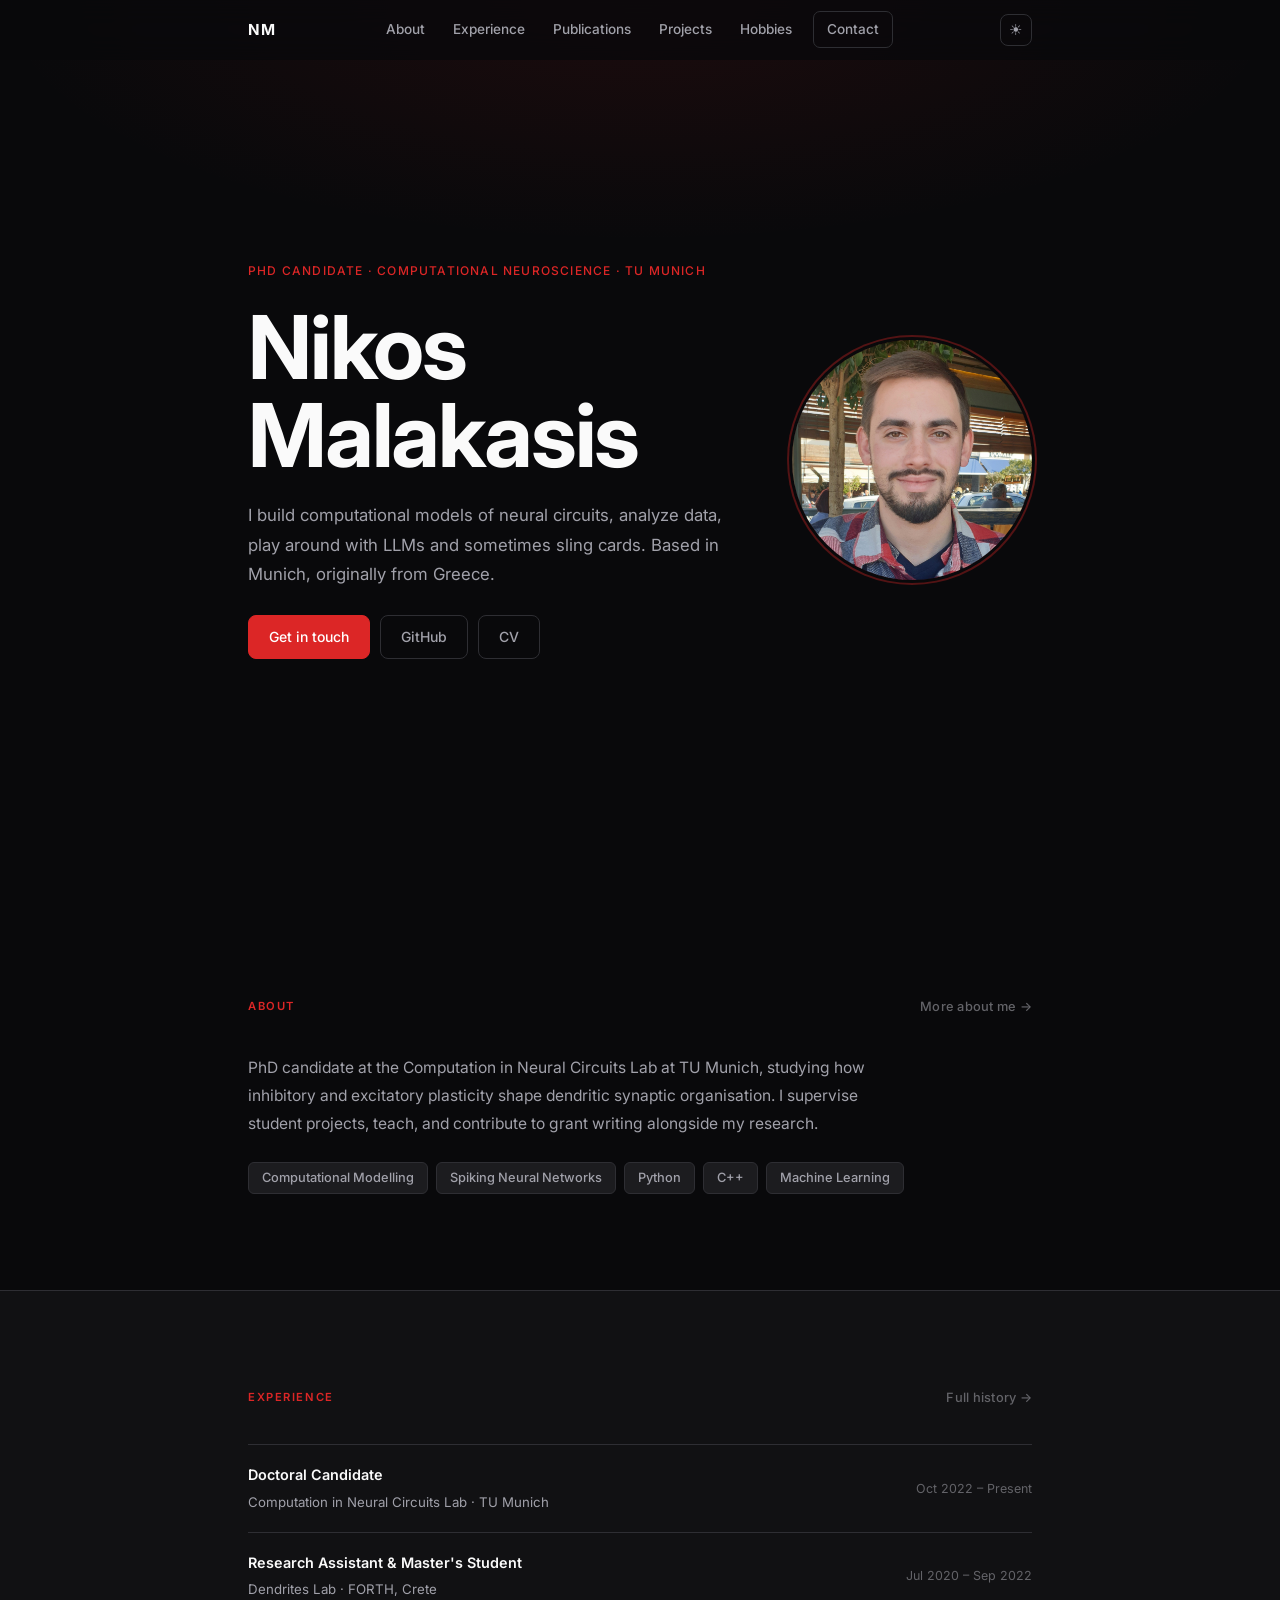
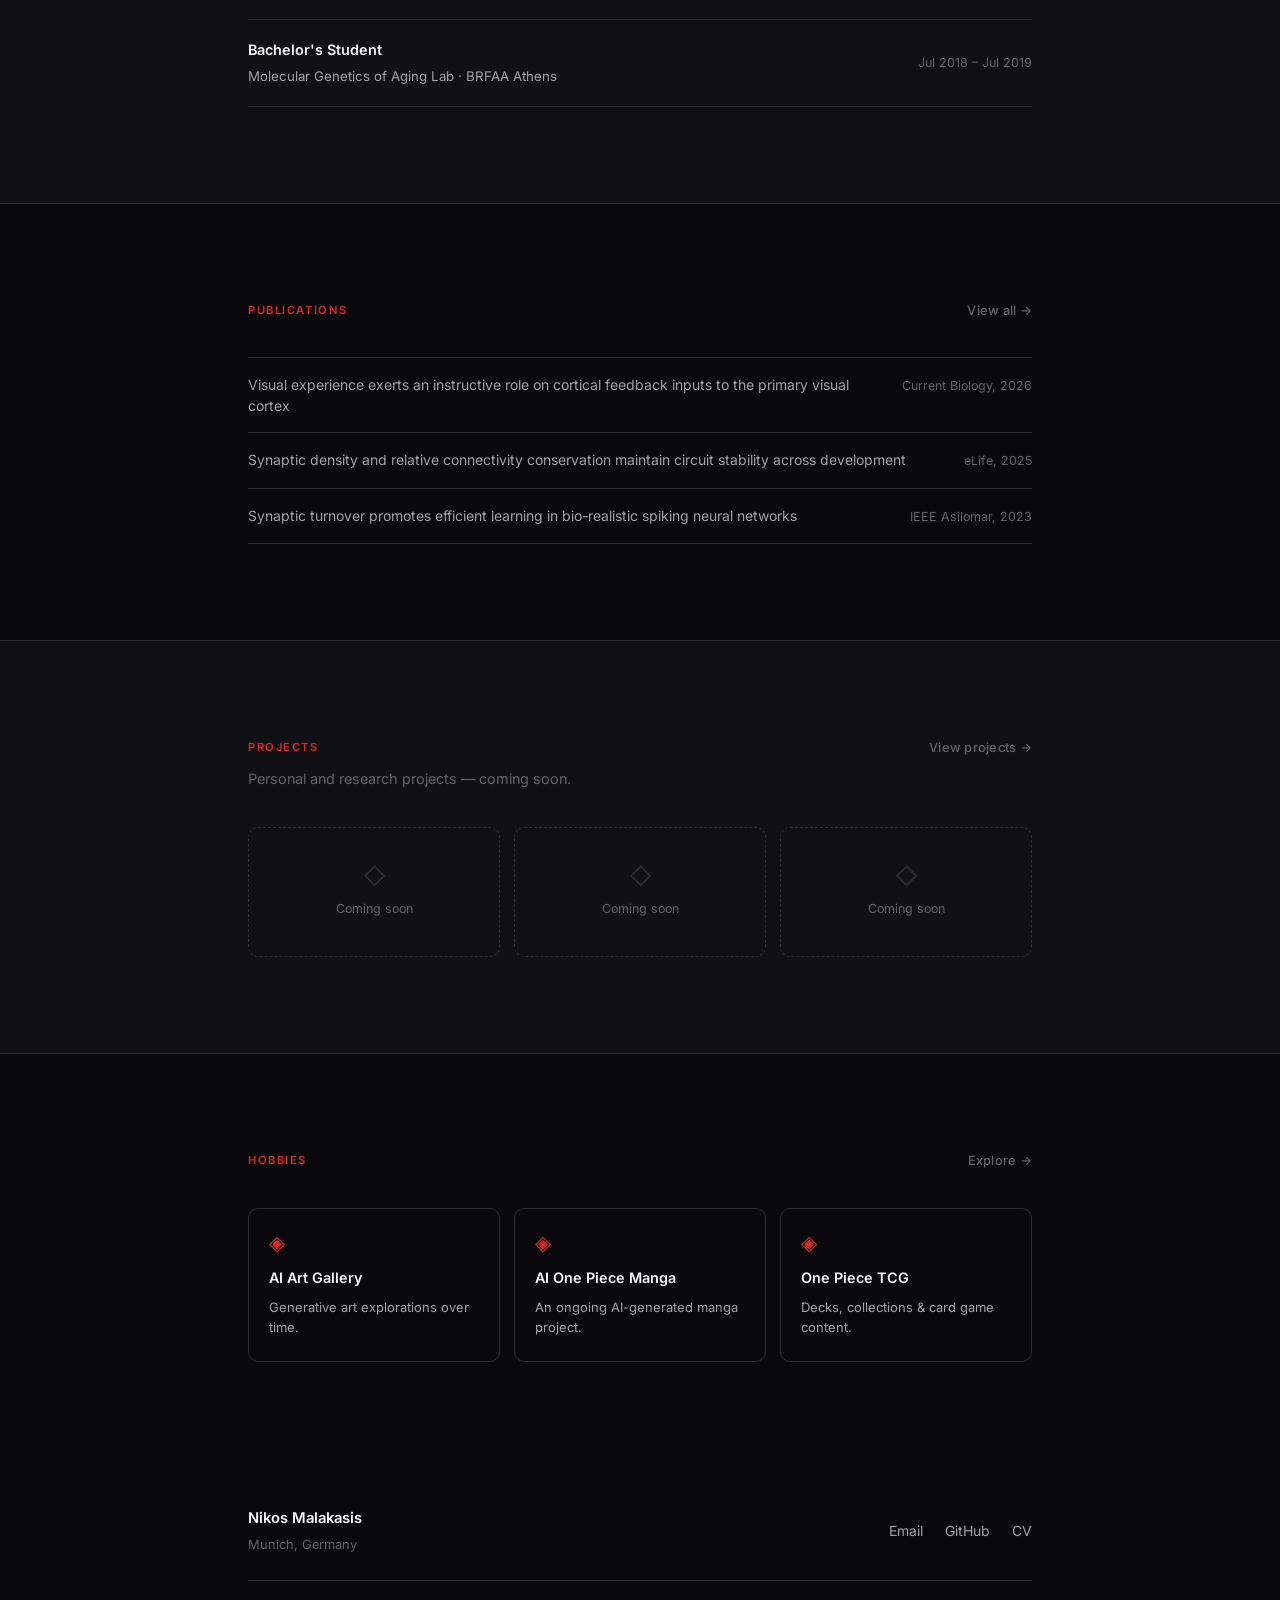
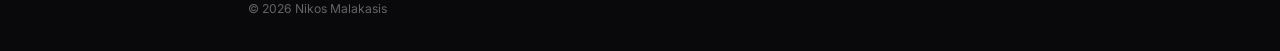
==== commit 2f1a39a4: "Add light/dark theme toggle, photo, hobbies page, and updated hero bio Co-Authored-By: Claude Sonnet" ====
--- a/index.html
+++ b/index.html
@@ -2,6 +2,7 @@
 <html lang="en">
 <head>
   <meta charset="UTF-8">
+  <script>const t=localStorage.getItem('theme');if(t)document.documentElement.setAttribute('data-theme',t);</script>
   <meta name="viewport" content="width=device-width, initial-scale=1.0">
   <meta name="description" content="Nikos Malakasis — PhD Candidate in Computational Neuroscience at TU Munich.">
   <title>Nikos Malakasis</title>
@@ -20,8 +21,10 @@
         <li><a href="experience.html">Experience</a></li>
         <li><a href="publications.html">Publications</a></li>
         <li><a href="projects.html">Projects</a></li>
+        <li><a href="hobbies.html">Hobbies</a></li>
         <li><a href="#contact" class="nav-cta">Contact</a></li>
       </ul>
+      <button class="theme-toggle" id="theme-toggle" aria-label="Switch to light mode">☀</button>
       <button class="nav-toggle" id="nav-toggle" aria-label="Toggle navigation">
         <span></span><span></span><span></span>
       </button>
@@ -35,16 +38,21 @@
       <div class="hero-glow"></div>
       <div class="container">
         <div class="hero-content">
-          <span class="hero-label">PhD Candidate &middot; Computational Neuroscience &middot; TU Munich</span>
-          <h1 class="hero-name">Nikos<br>Malakasis</h1>
-          <p class="hero-bio">
-            I build computational models of neural circuits to understand how the brain
-            organises its connections. Based in Munich, originally from Greece.
-          </p>
-          <div class="hero-actions">
-            <a href="mailto:malakasisnikos@gmail.com" class="btn btn-primary">Get in touch</a>
-            <a href="https://github.com/MalakasisN" class="btn btn-secondary" target="_blank" rel="noopener">GitHub</a>
-            <a href="Nikos_Malakasis_CV.pdf" class="btn btn-secondary" target="_blank" rel="noopener">CV</a>
+          <div class="hero-text">
+            <span class="hero-label">PhD Candidate &middot; Computational Neuroscience &middot; TU Munich</span>
+            <h1 class="hero-name">Nikos<br>Malakasis</h1>
+            <p class="hero-bio">
+              I build computational models of neural circuits, analyze data, play around with LLMs
+              and sometimes sling cards. Based in Munich, originally from Greece.
+            </p>
+            <div class="hero-actions">
+              <a href="mailto:malakasisnikos@gmail.com" class="btn btn-primary">Get in touch</a>
+              <a href="https://github.com/MalakasisN" class="btn btn-secondary" target="_blank" rel="noopener">GitHub</a>
+              <a href="Nikos_Malakasis_CV.pdf" class="btn btn-secondary" target="_blank" rel="noopener">CV</a>
+            </div>
+          </div>
+          <div class="hero-photo">
+            <img src="me.jpeg" alt="Nikos Malakasis" class="hero-img">
           </div>
         </div>
       </div>
@@ -154,6 +162,33 @@
       </div>
     </section>
 
+    <!-- Hobbies preview -->
+    <section id="hobbies-preview">
+      <div class="container">
+        <div class="preview-header">
+          <h2 class="section-title">Hobbies</h2>
+          <a href="hobbies.html" class="view-all">Explore &rarr;</a>
+        </div>
+        <div class="hobby-cards">
+          <a href="hobbies.html#ai-art" class="hobby-card">
+            <span class="hobby-card-icon">◈</span>
+            <span class="hobby-card-title">AI Art Gallery</span>
+            <span class="hobby-card-desc">Generative art explorations over time.</span>
+          </a>
+          <a href="hobbies.html#manga" class="hobby-card">
+            <span class="hobby-card-icon">◈</span>
+            <span class="hobby-card-title">AI One Piece Manga</span>
+            <span class="hobby-card-desc">An ongoing AI-generated manga project.</span>
+          </a>
+          <a href="hobbies.html#tcg" class="hobby-card">
+            <span class="hobby-card-icon">◈</span>
+            <span class="hobby-card-title">One Piece TCG</span>
+            <span class="hobby-card-desc">Decks, collections &amp; card game content.</span>
+          </a>
+        </div>
+      </div>
+    </section>
+
   </main>
 
   <footer id="contact">
--- a/style.css
+++ b/style.css
@@ -23,6 +23,28 @@
   --radius:       10px;
 }
 
+/* ── Light Theme ────────────────────────────────────────────────── */
+[data-theme="light"] {
+  --bg:           #f7f7f8;
+  --surface:      #efeff1;
+  --surface-2:    #e4e4e8;
+  --border:       #d2d2d8;
+  --accent:       #dc2626;
+  --accent-glow:  rgba(220, 38, 38, 0.07);
+  --accent-hover: #b91c1c;
+  --text:         #0c0c0e;
+  --text-muted:   #3f3f46;
+  --text-dim:     #71717a;
+}
+
+[data-theme="light"] #navbar {
+  background: rgba(247, 247, 248, 0.85);
+}
+
+[data-theme="light"] .hero-img {
+  box-shadow: 0 0 0 3px var(--bg), 0 0 0 5px rgba(220, 38, 38, 0.22);
+}
+
 /* ── Base ───────────────────────────────────────────────────────── */
 html {
   scroll-behavior: smooth;
@@ -136,6 +158,29 @@
   background: var(--text-muted);
   border-radius: 2px;
   transition: transform 0.25s, opacity 0.25s;
+}
+
+.theme-toggle {
+  display: flex;
+  align-items: center;
+  justify-content: center;
+  width: 32px;
+  height: 32px;
+  border-radius: 8px;
+  border: 1px solid var(--border);
+  background: transparent;
+  color: var(--text-muted);
+  cursor: pointer;
+  font-size: 0.95rem;
+  line-height: 1;
+  transition: color 0.2s, border-color 0.2s, background 0.2s;
+  margin-left: 10px;
+  flex-shrink: 0;
+}
+.theme-toggle:hover {
+  color: var(--text);
+  border-color: var(--text-dim);
+  background: var(--surface-2);
 }
 
 /* ── Sections ───────────────────────────────────────────────────── */
@@ -188,8 +233,35 @@
   padding-top: calc(var(--nav-h) + 40px);
   padding-bottom: 80px;
   display: flex;
+  flex-direction: row;
+  align-items: center;
+  justify-content: space-between;
+  gap: 60px;
+}
+
+.hero-text {
+  display: flex;
   flex-direction: column;
   gap: 22px;
+  flex: 1;
+  min-width: 0;
+}
+
+.hero-photo {
+  flex-shrink: 0;
+}
+
+.hero-img {
+  width: 240px;
+  height: 240px;
+  object-fit: cover;
+  border-radius: 50%;
+  display: block;
+  box-shadow: 0 0 0 3px var(--bg), 0 0 0 5px rgba(220, 38, 38, 0.35);
+  transition: box-shadow 0.3s;
+}
+.hero-img:hover {
+  box-shadow: 0 0 0 3px var(--bg), 0 0 0 8px rgba(220, 38, 38, 0.5);
 }
 
 .hero-label {
@@ -771,6 +843,110 @@
 .conf-venue {
   font-size: 0.83rem;
   color: var(--text-muted);
+}
+
+/* ── Hobby cards (index preview) ───────────────────────────────── */
+.hobby-cards {
+  display: grid;
+  grid-template-columns: repeat(3, 1fr);
+  gap: 14px;
+}
+
+.hobby-card {
+  display: flex;
+  flex-direction: column;
+  gap: 8px;
+  padding: 24px 20px;
+  border-radius: var(--radius);
+  border: 1px solid var(--border);
+  color: var(--text);
+  transition: border-color 0.2s, background 0.2s, transform 0.2s;
+}
+.hobby-card:hover {
+  border-color: var(--accent);
+  background: var(--surface);
+  color: var(--text);
+  transform: translateY(-2px);
+}
+
+.hobby-card-icon {
+  font-size: 1.3rem;
+  color: var(--accent);
+  line-height: 1;
+  margin-bottom: 4px;
+}
+
+.hobby-card-title {
+  font-size: 0.9rem;
+  font-weight: 600;
+}
+
+.hobby-card-desc {
+  font-size: 0.81rem;
+  color: var(--text-muted);
+  line-height: 1.5;
+}
+
+/* ── Gallery grid (hobbies page) ────────────────────────────────── */
+.gallery-grid {
+  display: grid;
+  grid-template-columns: repeat(auto-fill, minmax(200px, 1fr));
+  gap: 14px;
+}
+
+.gallery-item img {
+  width: 100%;
+  aspect-ratio: 1;
+  object-fit: cover;
+  border-radius: var(--radius);
+  border: 1px solid var(--border);
+  display: block;
+  transition: border-color 0.2s, transform 0.2s;
+}
+.gallery-item img:hover {
+  border-color: var(--accent);
+  transform: scale(1.02);
+}
+
+.hobby-empty {
+  padding: 60px 0;
+  font-size: 0.875rem;
+  color: var(--text-dim);
+}
+
+/* ── Chapter grid (hobbies page) ────────────────────────────────── */
+.chapters-grid {
+  display: grid;
+  grid-template-columns: repeat(auto-fill, minmax(160px, 1fr));
+  gap: 14px;
+}
+
+.chapter-card {
+  aspect-ratio: 2/3;
+  border-radius: var(--radius);
+  border: 1px solid var(--border);
+  border-style: dashed;
+  display: flex;
+  flex-direction: column;
+  align-items: center;
+  justify-content: center;
+  gap: 8px;
+  padding: 20px;
+  transition: border-color 0.2s, background 0.2s;
+}
+.chapter-card:hover {
+  border-color: var(--accent);
+  background: var(--surface);
+}
+.chapter-card .project-icon {
+  font-size: 1.2rem;
+}
+
+/* ── TCG section ────────────────────────────────────────────────── */
+.tcg-placeholder {
+  padding: 48px 0;
+  font-size: 0.875rem;
+  color: var(--text-dim);
 }
 
 /* ── Projects large grid (projects page) ───────────────────────── */
@@ -811,6 +987,19 @@
     gap: 2px;
   }
 
+  .hero-content {
+    flex-direction: column;
+    gap: 32px;
+  }
+  .hero-img {
+    width: 110px;
+    height: 110px;
+  }
+
+  .hobby-cards {
+    grid-template-columns: 1fr;
+  }
+
   .exp-preview-item {
     flex-direction: column;
     align-items: flex-start;
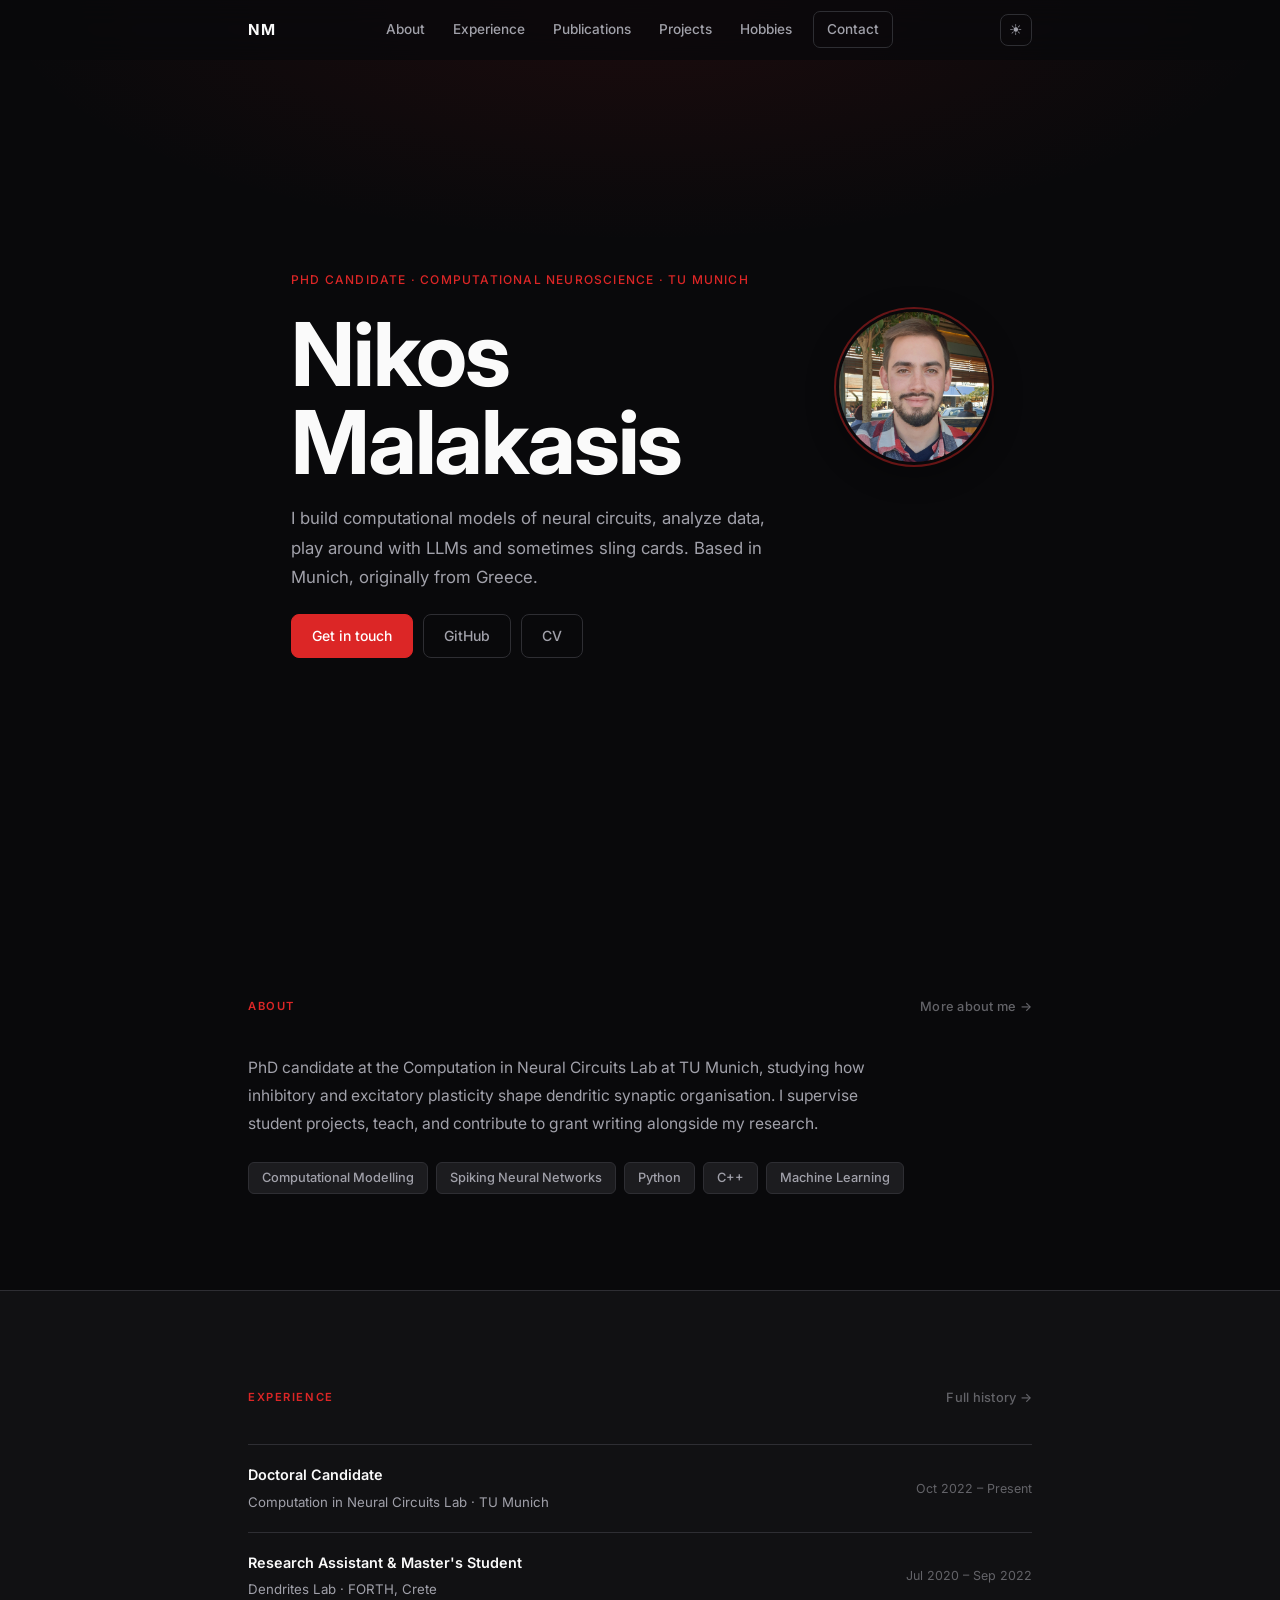
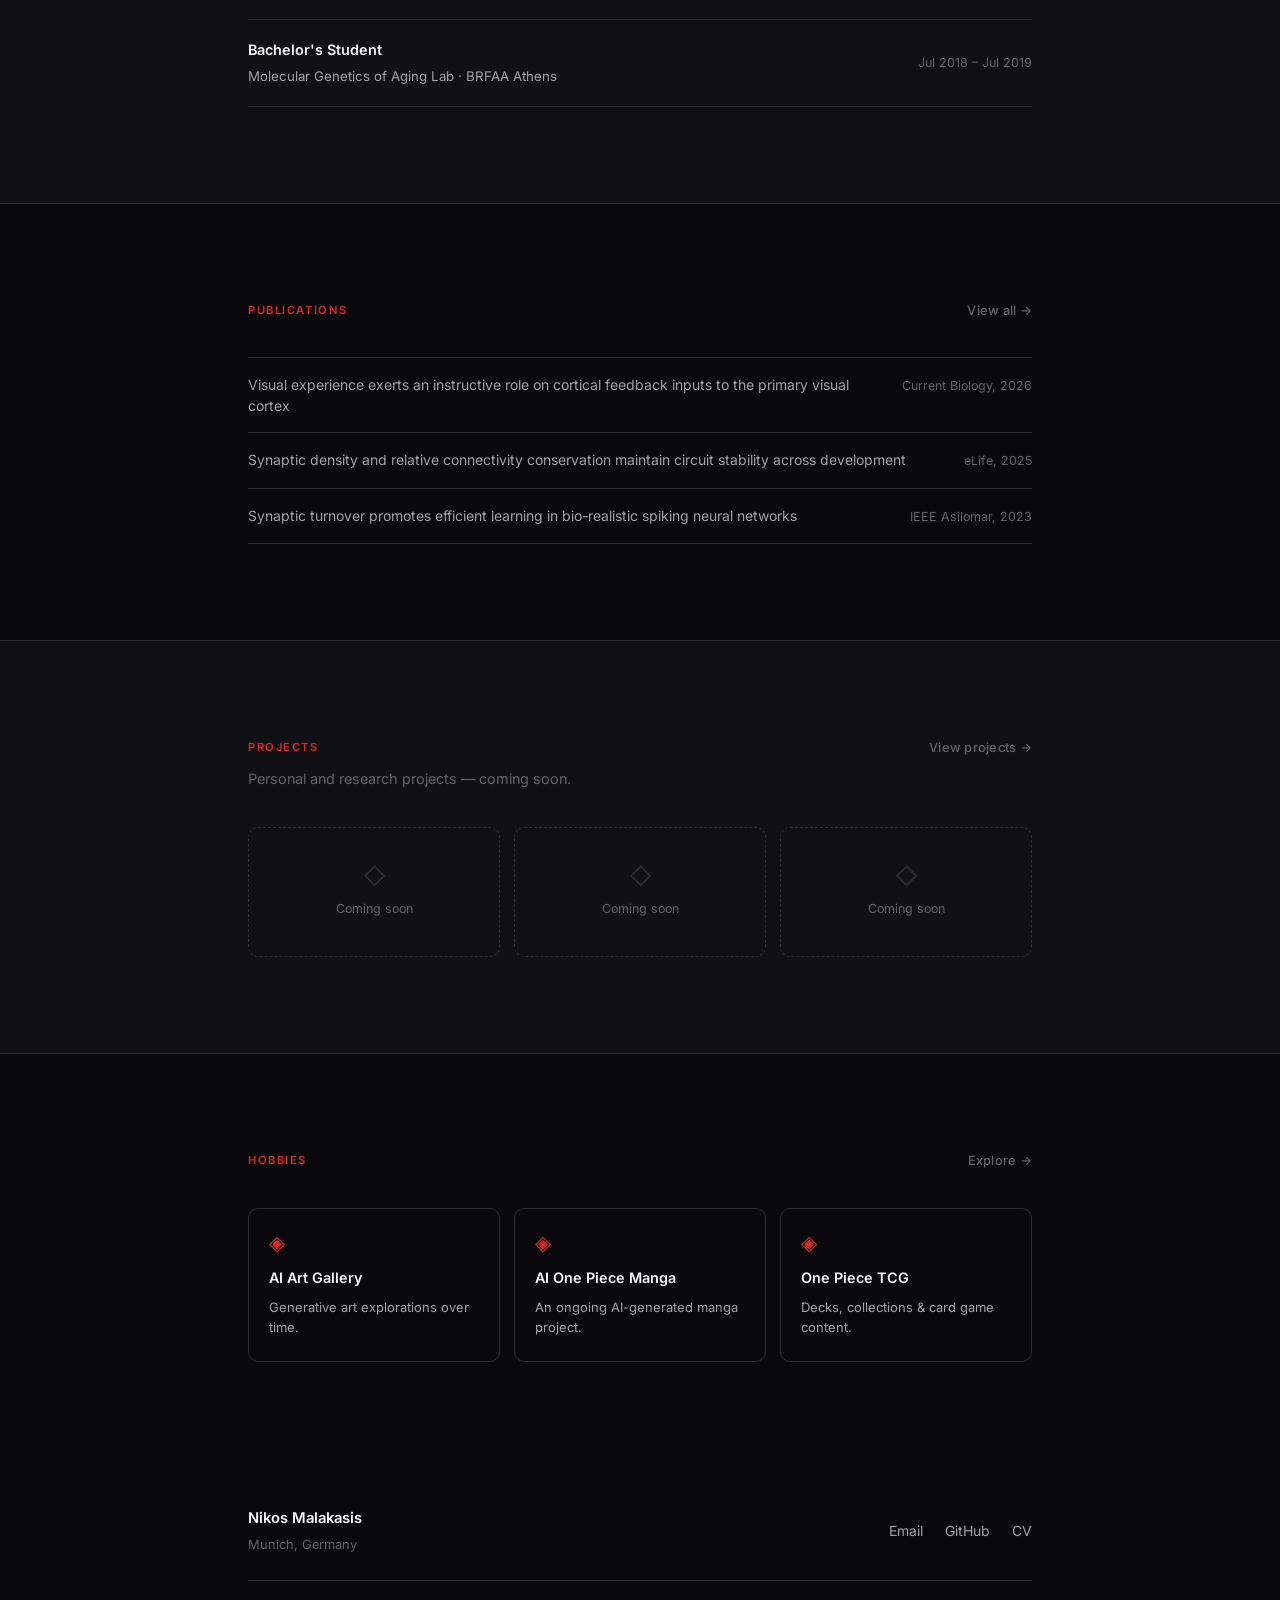
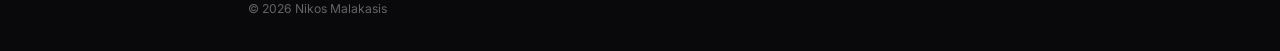
==== commit 1e486810: "Fix light theme toggle and resize/reposition hero photo - Change [data-theme="light"] to html[data-t" ====
--- a/index.html
+++ b/index.html
@@ -38,21 +38,23 @@
       <div class="hero-glow"></div>
       <div class="container">
         <div class="hero-content">
-          <div class="hero-text">
-            <span class="hero-label">PhD Candidate &middot; Computational Neuroscience &middot; TU Munich</span>
-            <h1 class="hero-name">Nikos<br>Malakasis</h1>
-            <p class="hero-bio">
-              I build computational models of neural circuits, analyze data, play around with LLMs
-              and sometimes sling cards. Based in Munich, originally from Greece.
-            </p>
-            <div class="hero-actions">
-              <a href="mailto:malakasisnikos@gmail.com" class="btn btn-primary">Get in touch</a>
-              <a href="https://github.com/MalakasisN" class="btn btn-secondary" target="_blank" rel="noopener">GitHub</a>
-              <a href="Nikos_Malakasis_CV.pdf" class="btn btn-secondary" target="_blank" rel="noopener">CV</a>
-            </div>
-          </div>
-          <div class="hero-photo">
-            <img src="me.jpeg" alt="Nikos Malakasis" class="hero-img">
+          <span class="hero-label">PhD Candidate &middot; Computational Neuroscience &middot; TU Munich</span>
+          <div class="hero-main">
+            <div class="hero-text">
+              <h1 class="hero-name">Nikos<br>Malakasis</h1>
+              <p class="hero-bio">
+                I build computational models of neural circuits, analyze data, play around with LLMs
+                and sometimes sling cards. Based in Munich, originally from Greece.
+              </p>
+              <div class="hero-actions">
+                <a href="mailto:malakasisnikos@gmail.com" class="btn btn-primary">Get in touch</a>
+                <a href="https://github.com/MalakasisN" class="btn btn-secondary" target="_blank" rel="noopener">GitHub</a>
+                <a href="Nikos_Malakasis_CV.pdf" class="btn btn-secondary" target="_blank" rel="noopener">CV</a>
+              </div>
+            </div>
+            <div class="hero-photo">
+              <img src="me.jpeg" alt="Nikos Malakasis" class="hero-img">
+            </div>
           </div>
         </div>
       </div>
--- a/style.css
+++ b/style.css
@@ -24,7 +24,7 @@
 }
 
 /* ── Light Theme ────────────────────────────────────────────────── */
-[data-theme="light"] {
+html[data-theme="light"] {
   --bg:           #f7f7f8;
   --surface:      #efeff1;
   --surface-2:    #e4e4e8;
@@ -37,11 +37,11 @@
   --text-dim:     #71717a;
 }
 
-[data-theme="light"] #navbar {
+html[data-theme="light"] #navbar {
   background: rgba(247, 247, 248, 0.85);
 }
 
-[data-theme="light"] .hero-img {
+html[data-theme="light"] .hero-img {
   box-shadow: 0 0 0 3px var(--bg), 0 0 0 5px rgba(220, 38, 38, 0.22);
 }
 
@@ -57,6 +57,7 @@
   line-height: 1.7;
   -webkit-font-smoothing: antialiased;
   -moz-osx-font-smoothing: grayscale;
+  transition: background-color 0.25s, color 0.25s;
 }
 
 a {
@@ -83,7 +84,7 @@
   backdrop-filter: blur(14px);
   -webkit-backdrop-filter: blur(14px);
   border-bottom: 1px solid transparent;
-  transition: border-color 0.3s;
+  transition: border-color 0.3s, background 0.25s;
 }
 
 #navbar.scrolled {
@@ -230,38 +231,52 @@
 }
 
 .hero-content {
-  padding-top: calc(var(--nav-h) + 40px);
+  padding-top: calc(var(--nav-h) + 48px);
   padding-bottom: 80px;
   display: flex;
+  flex-direction: column;
+  gap: 20px;
+}
+
+.hero-main {
+  display: flex;
   flex-direction: row;
-  align-items: center;
+  align-items: flex-start;
   justify-content: space-between;
-  gap: 60px;
+  gap: 48px;
 }
 
 .hero-text {
   display: flex;
   flex-direction: column;
-  gap: 22px;
+  gap: 18px;
   flex: 1;
   min-width: 0;
 }
 
 .hero-photo {
   flex-shrink: 0;
+  padding-top: 2px;
 }
 
 .hero-img {
-  width: 240px;
-  height: 240px;
+  width: 150px;
+  height: 150px;
   object-fit: cover;
   border-radius: 50%;
   display: block;
-  box-shadow: 0 0 0 3px var(--bg), 0 0 0 5px rgba(220, 38, 38, 0.35);
-  transition: box-shadow 0.3s;
+  box-shadow:
+    0 0 0 3px var(--bg),
+    0 0 0 5px rgba(220, 38, 38, 0.45),
+    0 8px 32px rgba(0, 0, 0, 0.4);
+  transition: box-shadow 0.3s, transform 0.3s;
 }
 .hero-img:hover {
-  box-shadow: 0 0 0 3px var(--bg), 0 0 0 8px rgba(220, 38, 38, 0.5);
+  box-shadow:
+    0 0 0 3px var(--bg),
+    0 0 0 7px rgba(220, 38, 38, 0.65),
+    0 12px 40px rgba(0, 0, 0, 0.45);
+  transform: scale(1.03);
 }
 
 .hero-label {
@@ -987,13 +1002,16 @@
     gap: 2px;
   }
 
-  .hero-content {
-    flex-direction: column;
-    gap: 32px;
+  .hero-main {
+    flex-direction: column-reverse;
+    gap: 20px;
+  }
+  .hero-photo {
+    padding-top: 0;
   }
   .hero-img {
-    width: 110px;
-    height: 110px;
+    width: 88px;
+    height: 88px;
   }
 
   .hobby-cards {
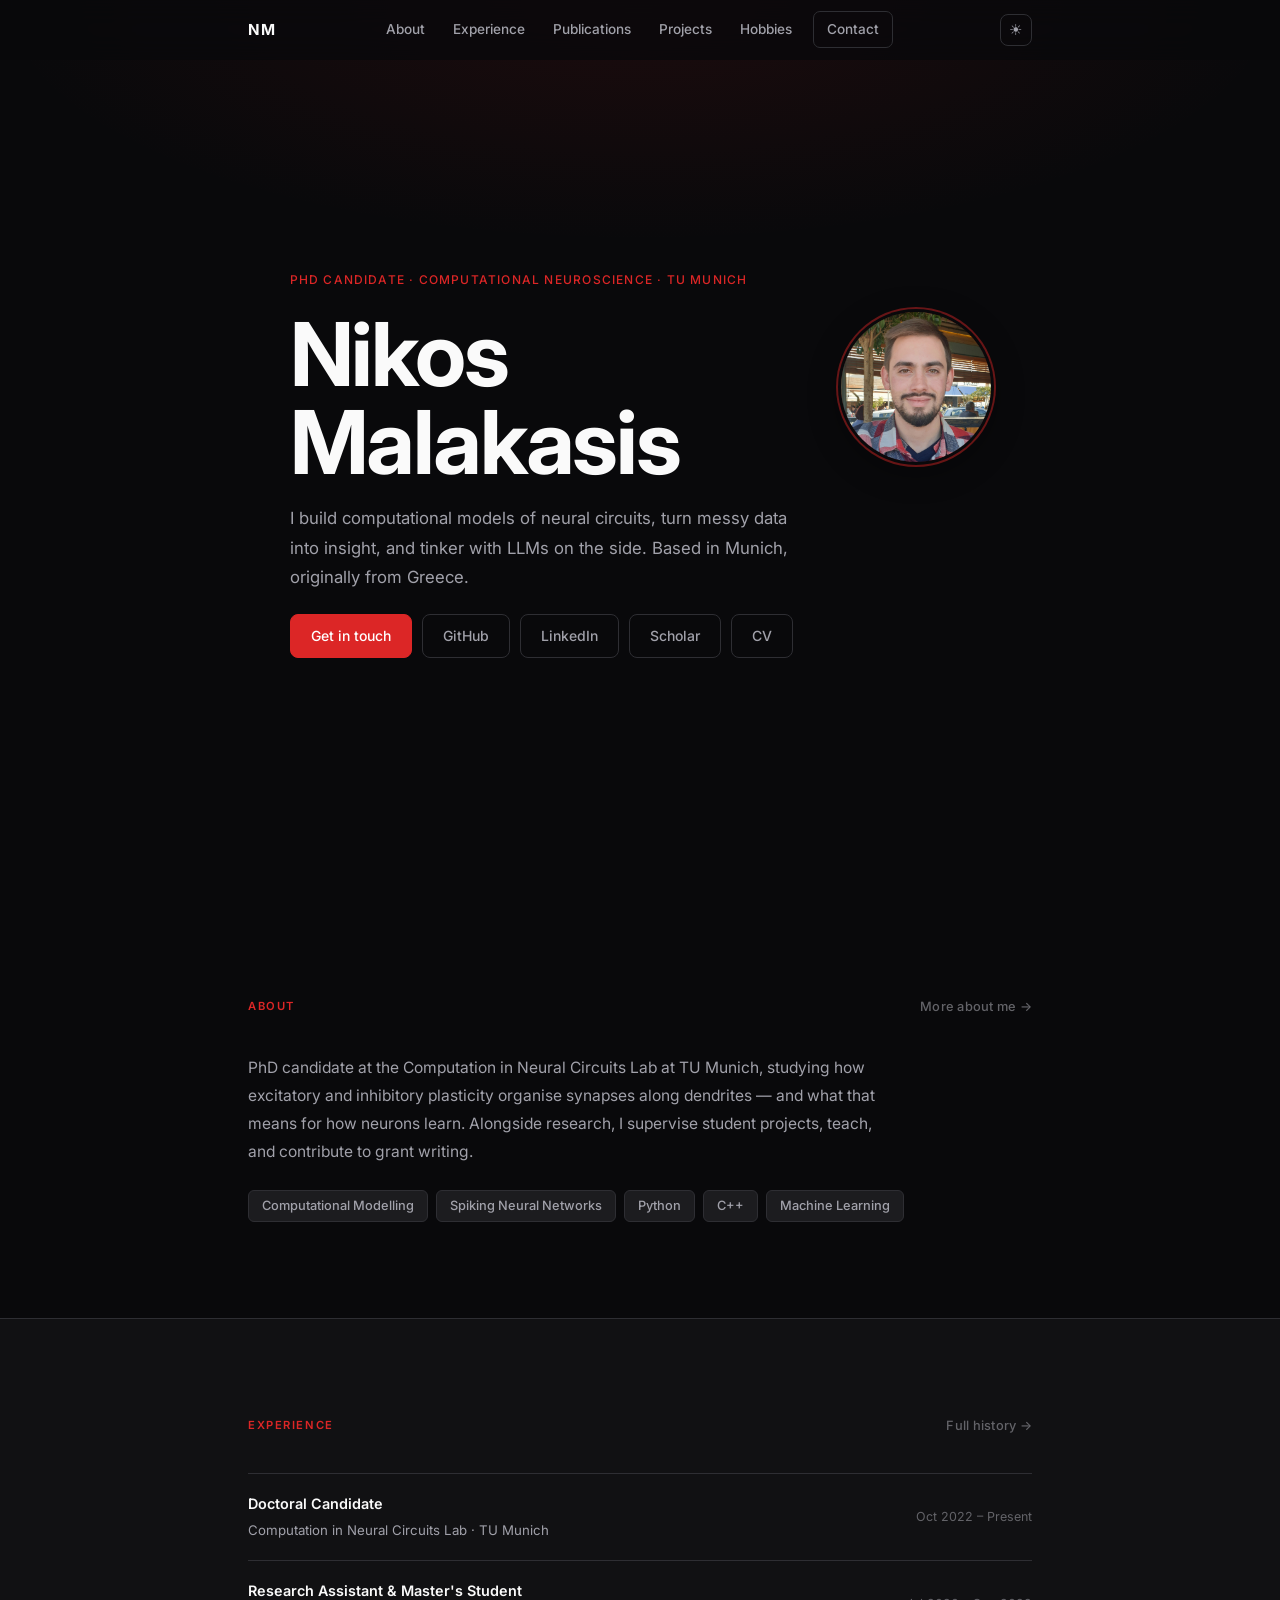
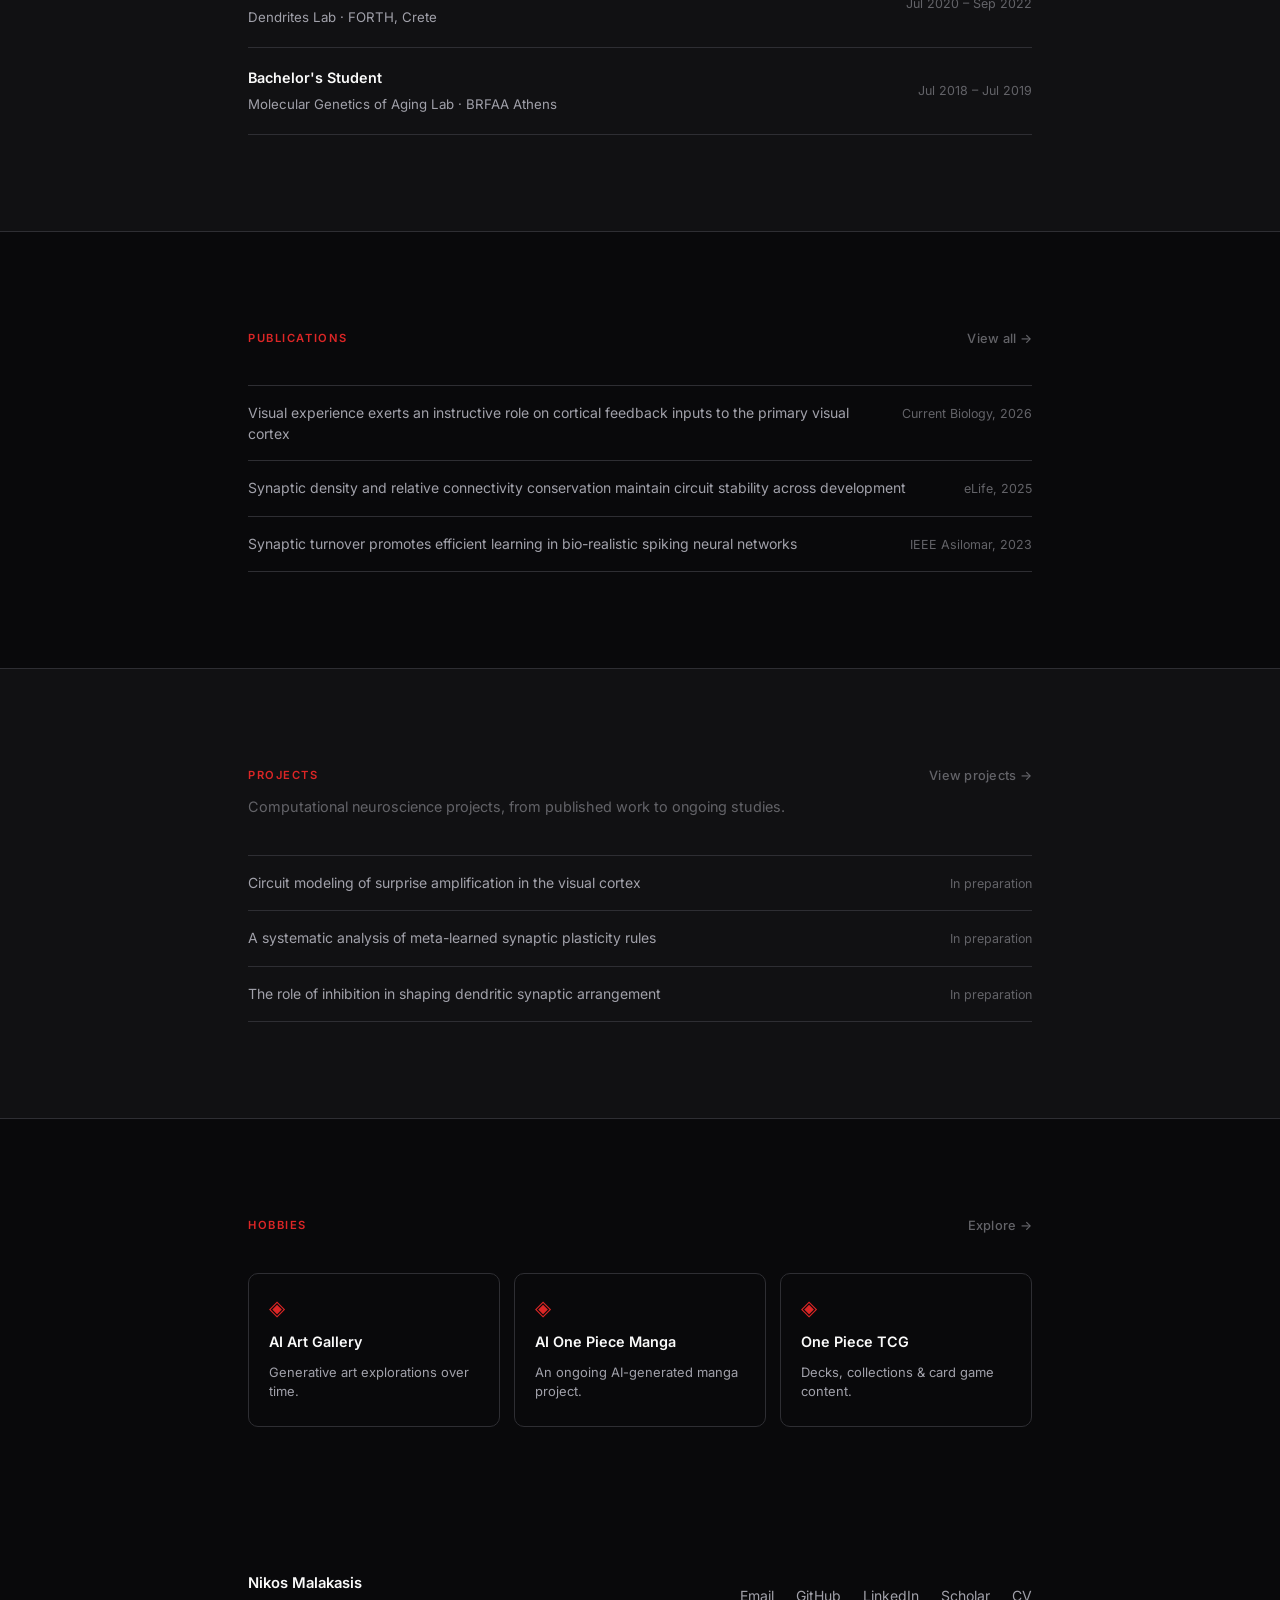
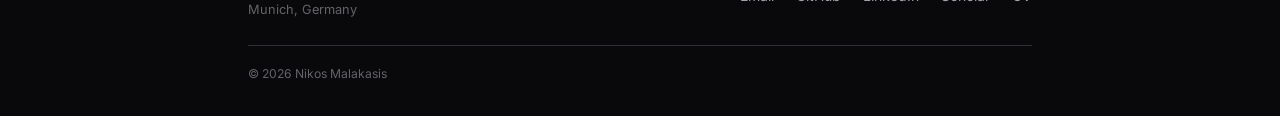
==== commit bde75660: "Sync site with updated CV and strengthen candidate-facing copy - Add 2026 Dendrites posters and Dend" ====
--- a/index.html
+++ b/index.html
@@ -43,12 +43,14 @@
             <div class="hero-text">
               <h1 class="hero-name">Nikos<br>Malakasis</h1>
               <p class="hero-bio">
-                I build computational models of neural circuits, analyze data, play around with LLMs
-                and sometimes sling cards. Based in Munich, originally from Greece.
+                I build computational models of neural circuits, turn messy data into insight, and
+                tinker with LLMs on the side. Based in Munich, originally from Greece.
               </p>
               <div class="hero-actions">
                 <a href="mailto:malakasisnikos@gmail.com" class="btn btn-primary">Get in touch</a>
                 <a href="https://github.com/MalakasisN" class="btn btn-secondary" target="_blank" rel="noopener">GitHub</a>
+                <a href="https://www.linkedin.com/in/malakasisnikos/" class="btn btn-secondary" target="_blank" rel="noopener">LinkedIn</a>
+                <a href="https://scholar.google.com/citations?user=ApiSHJgAAAAJ&amp;hl=en" class="btn btn-secondary" target="_blank" rel="noopener">Scholar</a>
                 <a href="Nikos_Malakasis_CV.pdf" class="btn btn-secondary" target="_blank" rel="noopener">CV</a>
               </div>
             </div>
@@ -69,8 +71,9 @@
         </div>
         <p class="preview-text">
           PhD candidate at the Computation in Neural Circuits Lab at TU Munich, studying how
-          inhibitory and excitatory plasticity shape dendritic synaptic organisation. I supervise
-          student projects, teach, and contribute to grant writing alongside my research.
+          excitatory and inhibitory plasticity organise synapses along dendrites &mdash; and what
+          that means for how neurons learn. Alongside research, I supervise student projects, teach,
+          and contribute to grant writing.
         </p>
         <div class="preview-tags">
           <span class="tag">Computational Modelling</span>
@@ -146,21 +149,21 @@
           <h2 class="section-title">Projects</h2>
           <a href="projects.html" class="view-all">View projects &rarr;</a>
         </div>
-        <p class="section-sub">Personal and research projects &mdash; coming soon.</p>
-        <div class="projects-grid">
-          <div class="project-card placeholder">
-            <div class="project-icon">&#9671;</div>
-            <div class="project-label">Coming soon</div>
-          </div>
-          <div class="project-card placeholder">
-            <div class="project-icon">&#9671;</div>
-            <div class="project-label">Coming soon</div>
-          </div>
-          <div class="project-card placeholder">
-            <div class="project-icon">&#9671;</div>
-            <div class="project-label">Coming soon</div>
-          </div>
-        </div>
+        <p class="section-sub">Computational neuroscience projects, from published work to ongoing studies.</p>
+        <ul class="pub-preview-list">
+          <li class="pub-preview-item">
+            <span class="pub-preview-title">Circuit modeling of surprise amplification in the visual cortex</span>
+            <span class="pub-preview-venue">In preparation</span>
+          </li>
+          <li class="pub-preview-item">
+            <span class="pub-preview-title">A systematic analysis of meta-learned synaptic plasticity rules</span>
+            <span class="pub-preview-venue">In preparation</span>
+          </li>
+          <li class="pub-preview-item">
+            <span class="pub-preview-title">The role of inhibition in shaping dendritic synaptic arrangement</span>
+            <span class="pub-preview-venue">In preparation</span>
+          </li>
+        </ul>
       </div>
     </section>
 
@@ -203,6 +206,8 @@
         <div class="footer-links">
           <a href="mailto:malakasisnikos@gmail.com">Email</a>
           <a href="https://github.com/MalakasisN" target="_blank" rel="noopener">GitHub</a>
+          <a href="https://www.linkedin.com/in/malakasisnikos/" target="_blank" rel="noopener">LinkedIn</a>
+          <a href="https://scholar.google.com/citations?user=ApiSHJgAAAAJ&amp;hl=en" target="_blank" rel="noopener">Scholar</a>
           <a href="Nikos_Malakasis_CV.pdf" target="_blank" rel="noopener">CV</a>
         </div>
       </div>
--- a/style.css
+++ b/style.css
@@ -204,6 +204,10 @@
   font-size: 0.9rem;
   color: var(--text-dim);
 }
+.section-disclaimer {
+  font-size: 0.72rem;
+  margin-top: -24px;
+}
 
 /* ── Hero ───────────────────────────────────────────────────────── */
 #hero {
@@ -903,24 +907,89 @@
 }
 
 /* ── Gallery grid (hobbies page) ────────────────────────────────── */
+/* ── Gallery stack (hobbies page) ───────────────────────────────── */
+.gallery-stack {
+  position: relative;
+  display: block;
+  width: 220px;
+  height: 220px;
+  text-decoration: none;
+}
+.stack-card {
+  position: absolute;
+  inset: 0;
+  border-radius: var(--radius);
+  border: 1px solid var(--border);
+  overflow: hidden;
+  background: var(--surface-2);
+  transition: transform 0.25s;
+}
+.stack-back-2 {
+  transform: rotate(-7deg) translate(-6px, 6px);
+  z-index: 1;
+}
+.stack-back-1 {
+  transform: rotate(4deg) translate(5px, 3px);
+  z-index: 2;
+}
+.stack-front {
+  z-index: 3;
+}
+.stack-front img {
+  width: 100%;
+  height: 100%;
+  object-fit: cover;
+  display: block;
+}
+.stack-label {
+  position: absolute;
+  bottom: 0;
+  left: 0;
+  right: 0;
+  padding: 6px 10px;
+  background: rgba(0,0,0,0.55);
+  color: #fff;
+  font-size: 0.8rem;
+  font-weight: 500;
+  text-align: center;
+}
+.gallery-stack:hover .stack-front { transform: translateY(-6px) rotate(-1deg); }
+.gallery-stack:hover .stack-back-1 { transform: rotate(6deg) translate(7px, 5px); }
+.gallery-stack:hover .stack-back-2 { transform: rotate(-9deg) translate(-8px, 8px); }
+
+/* ── Gallery full page ──────────────────────────────────────────── */
 .gallery-grid {
   display: grid;
   grid-template-columns: repeat(auto-fill, minmax(200px, 1fr));
   gap: 14px;
 }
-
+.gallery-item {
+  position: relative;
+  border-radius: var(--radius);
+  overflow: hidden;
+  border: 1px solid var(--border);
+  transition: border-color 0.2s;
+}
+.gallery-item:hover { border-color: var(--accent); }
 .gallery-item img {
   width: 100%;
   aspect-ratio: 1;
   object-fit: cover;
-  border-radius: var(--radius);
-  border: 1px solid var(--border);
   display: block;
-  transition: border-color 0.2s, transform 0.2s;
-}
-.gallery-item img:hover {
-  border-color: var(--accent);
-  transform: scale(1.02);
+  transition: transform 0.2s;
+}
+.gallery-item:hover img { transform: scale(1.03); }
+.gallery-label {
+  position: absolute;
+  bottom: 0;
+  left: 0;
+  right: 0;
+  padding: 6px 10px;
+  background: rgba(0,0,0,0.55);
+  color: #fff;
+  font-size: 0.8rem;
+  font-weight: 500;
+  text-align: center;
 }
 
 .hobby-empty {
@@ -932,7 +1001,7 @@
 /* ── Chapter grid (hobbies page) ────────────────────────────────── */
 .chapters-grid {
   display: grid;
-  grid-template-columns: repeat(auto-fill, minmax(160px, 1fr));
+  grid-template-columns: repeat(auto-fill, 180px);
   gap: 14px;
 }
 
@@ -940,7 +1009,6 @@
   aspect-ratio: 2/3;
   border-radius: var(--radius);
   border: 1px solid var(--border);
-  border-style: dashed;
   display: flex;
   flex-direction: column;
   align-items: center;
@@ -948,17 +1016,99 @@
   gap: 8px;
   padding: 20px;
   transition: border-color 0.2s, background 0.2s;
+  text-decoration: none;
+  color: inherit;
+  overflow: hidden;
+  position: relative;
+}
+.chapter-card img {
+  position: absolute;
+  inset: 0;
+  width: 100%;
+  height: 100%;
+  object-fit: cover;
+  border-radius: var(--radius);
+}
+.chapter-label {
+  position: absolute;
+  bottom: 0;
+  left: 0;
+  right: 0;
+  padding: 6px 10px;
+  background: rgba(0,0,0,0.55);
+  color: #fff;
+  font-size: 0.8rem;
+  font-weight: 500;
+  text-align: center;
+  border-radius: 0 0 var(--radius) var(--radius);
 }
 .chapter-card:hover {
   border-color: var(--accent);
-  background: var(--surface);
 }
 .chapter-card .project-icon {
   font-size: 1.2rem;
 }
 
-/* ── TCG section ────────────────────────────────────────────────── */
-.tcg-placeholder {
+/* ── TCG Blog ───────────────────────────────────────────────────── */
+.tcg-blog {
+  display: flex;
+  flex-direction: column;
+  gap: 20px;
+}
+.tcg-post {
+  border: 1px solid var(--border);
+  border-radius: var(--radius);
+  padding: 22px 24px;
+  background: var(--surface);
+}
+.tcg-post-date {
+  font-size: 0.72rem;
+  color: var(--text-dim);
+  font-weight: 500;
+  letter-spacing: 0.06em;
+  text-transform: uppercase;
+}
+.tcg-post-title {
+  font-size: 1.05rem;
+  font-weight: 600;
+  margin: 6px 0 10px;
+  color: var(--text);
+}
+.tcg-post-body {
+  font-size: 0.925rem;
+  color: var(--text-muted);
+  line-height: 1.7;
+  white-space: pre-wrap;
+}
+.tcg-post-photos {
+  display: flex;
+  flex-wrap: wrap;
+  gap: 8px;
+  margin-top: 16px;
+}
+.tcg-post-photos a {
+  display: block;
+  width: 100px;
+  height: 70px;
+  flex-shrink: 0;
+}
+.tcg-post-photos img {
+  width: 100px;
+  height: 70px;
+  object-fit: cover;
+  border-radius: 8px;
+  border: 1px solid var(--border);
+  display: block;
+  transition: border-color 0.2s, transform 0.2s;
+}
+.tcg-post-photos img:hover {
+  border-color: var(--accent);
+  transform: scale(1.02);
+}
+.tcg-blog-footer {
+  margin-top: 12px;
+}
+.tcg-empty {
   padding: 48px 0;
   font-size: 0.875rem;
   color: var(--text-dim);
@@ -970,6 +1120,115 @@
 }
 .projects-grid-large .project-card.placeholder {
   min-height: 200px;
+}
+
+/* ── Project banners (projects page) ───────────────────────────── */
+.project-banners {
+  display: grid;
+  grid-template-columns: repeat(3, 1fr);
+  gap: 16px;
+}
+
+.project-banner {
+  display: flex;
+  flex-direction: column;
+  border: 1px solid var(--border);
+  border-radius: var(--radius);
+  overflow: hidden;
+  text-decoration: none;
+  color: inherit;
+  background: var(--surface);
+  transition: border-color 0.2s, transform 0.2s, box-shadow 0.2s;
+}
+.project-banner:hover {
+  border-color: var(--accent);
+  transform: translateY(-2px);
+  box-shadow: 0 6px 24px rgba(220, 38, 38, 0.08);
+  color: inherit;
+}
+
+.project-banner-img {
+  width: 100%;
+  background: #fff;
+  overflow: hidden;
+  display: flex;
+  align-items: center;
+  justify-content: center;
+  aspect-ratio: 4/3;
+}
+.project-banner-img img {
+  width: 100%;
+  height: 100%;
+  object-fit: contain;
+  display: block;
+}
+
+.project-banner-body {
+  padding: 16px 18px 18px;
+  display: flex;
+  flex-direction: column;
+  gap: 6px;
+  flex: 1;
+}
+
+.project-banner-label {
+  font-size: 0.68rem;
+  font-weight: 600;
+  letter-spacing: 0.1em;
+  text-transform: uppercase;
+  color: var(--accent);
+}
+
+.project-banner-title {
+  font-size: 0.875rem;
+  font-weight: 600;
+  color: var(--text);
+  line-height: 1.4;
+}
+
+.project-banner-desc {
+  font-size: 0.8rem;
+  color: var(--text-muted);
+  line-height: 1.6;
+  margin-top: 2px;
+}
+
+.project-banner-arrow {
+  font-size: 0.9rem;
+  color: var(--text-dim);
+  margin-top: auto;
+  padding-top: 8px;
+  transition: color 0.2s, transform 0.2s;
+  display: inline-block;
+}
+.project-banner:hover .project-banner-arrow {
+  color: var(--accent);
+  transform: translate(2px, -2px);
+}
+
+.project-banner-nohover {
+  cursor: default;
+  opacity: 0.55;
+}
+.project-banner-nohover:hover {
+  border-color: var(--border);
+  transform: none;
+  box-shadow: none;
+}
+
+.project-banner-wip {
+  font-size: 0.68rem;
+  font-weight: 500;
+  letter-spacing: 0.06em;
+  color: var(--text-dim);
+  margin-top: auto;
+  padding-top: 8px;
+}
+
+@media (max-width: 680px) {
+  .project-banners {
+    grid-template-columns: 1fr;
+  }
 }
 
 /* ── Responsive ─────────────────────────────────────────────────── */
@@ -1046,4 +1305,5 @@
 
 @media (max-width: 480px) {
   .edu-grid { grid-template-columns: 1fr; }
-}
+  .chapters-grid { grid-template-columns: repeat(2, 1fr); }
+}
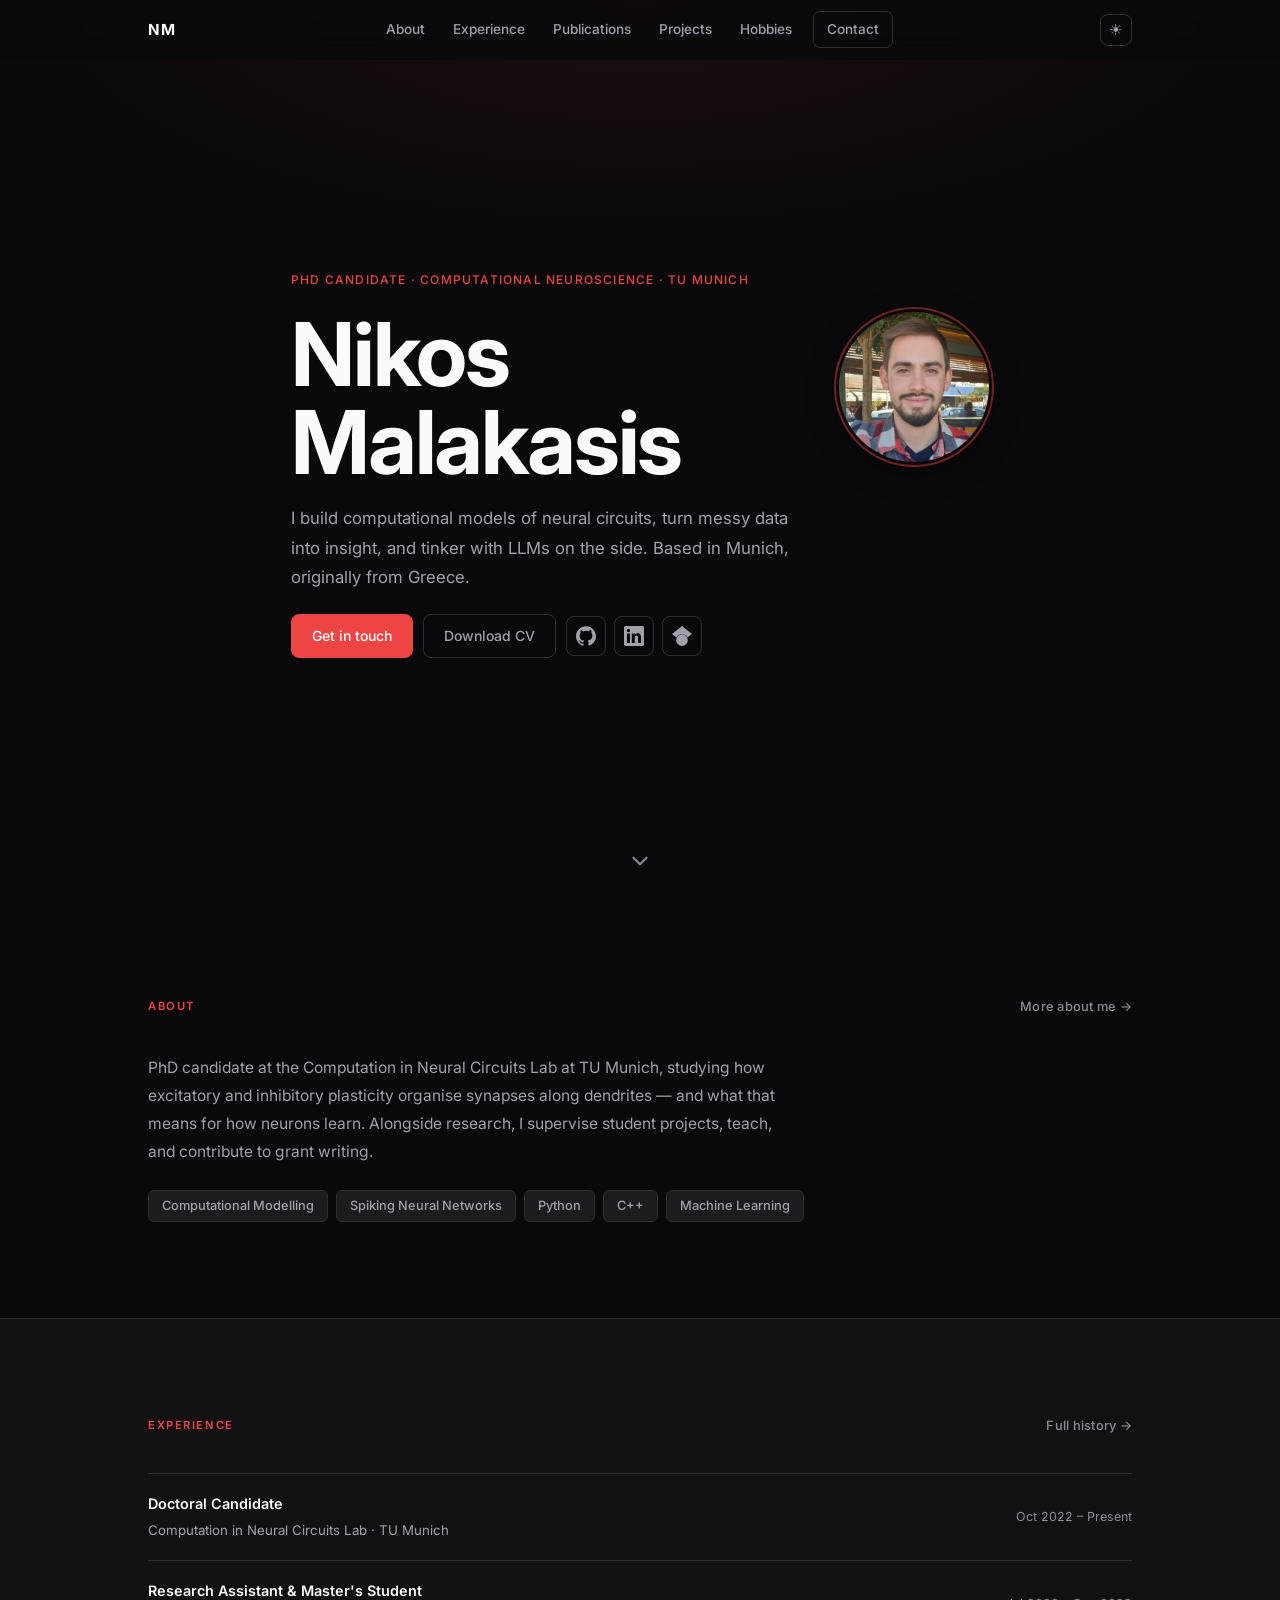
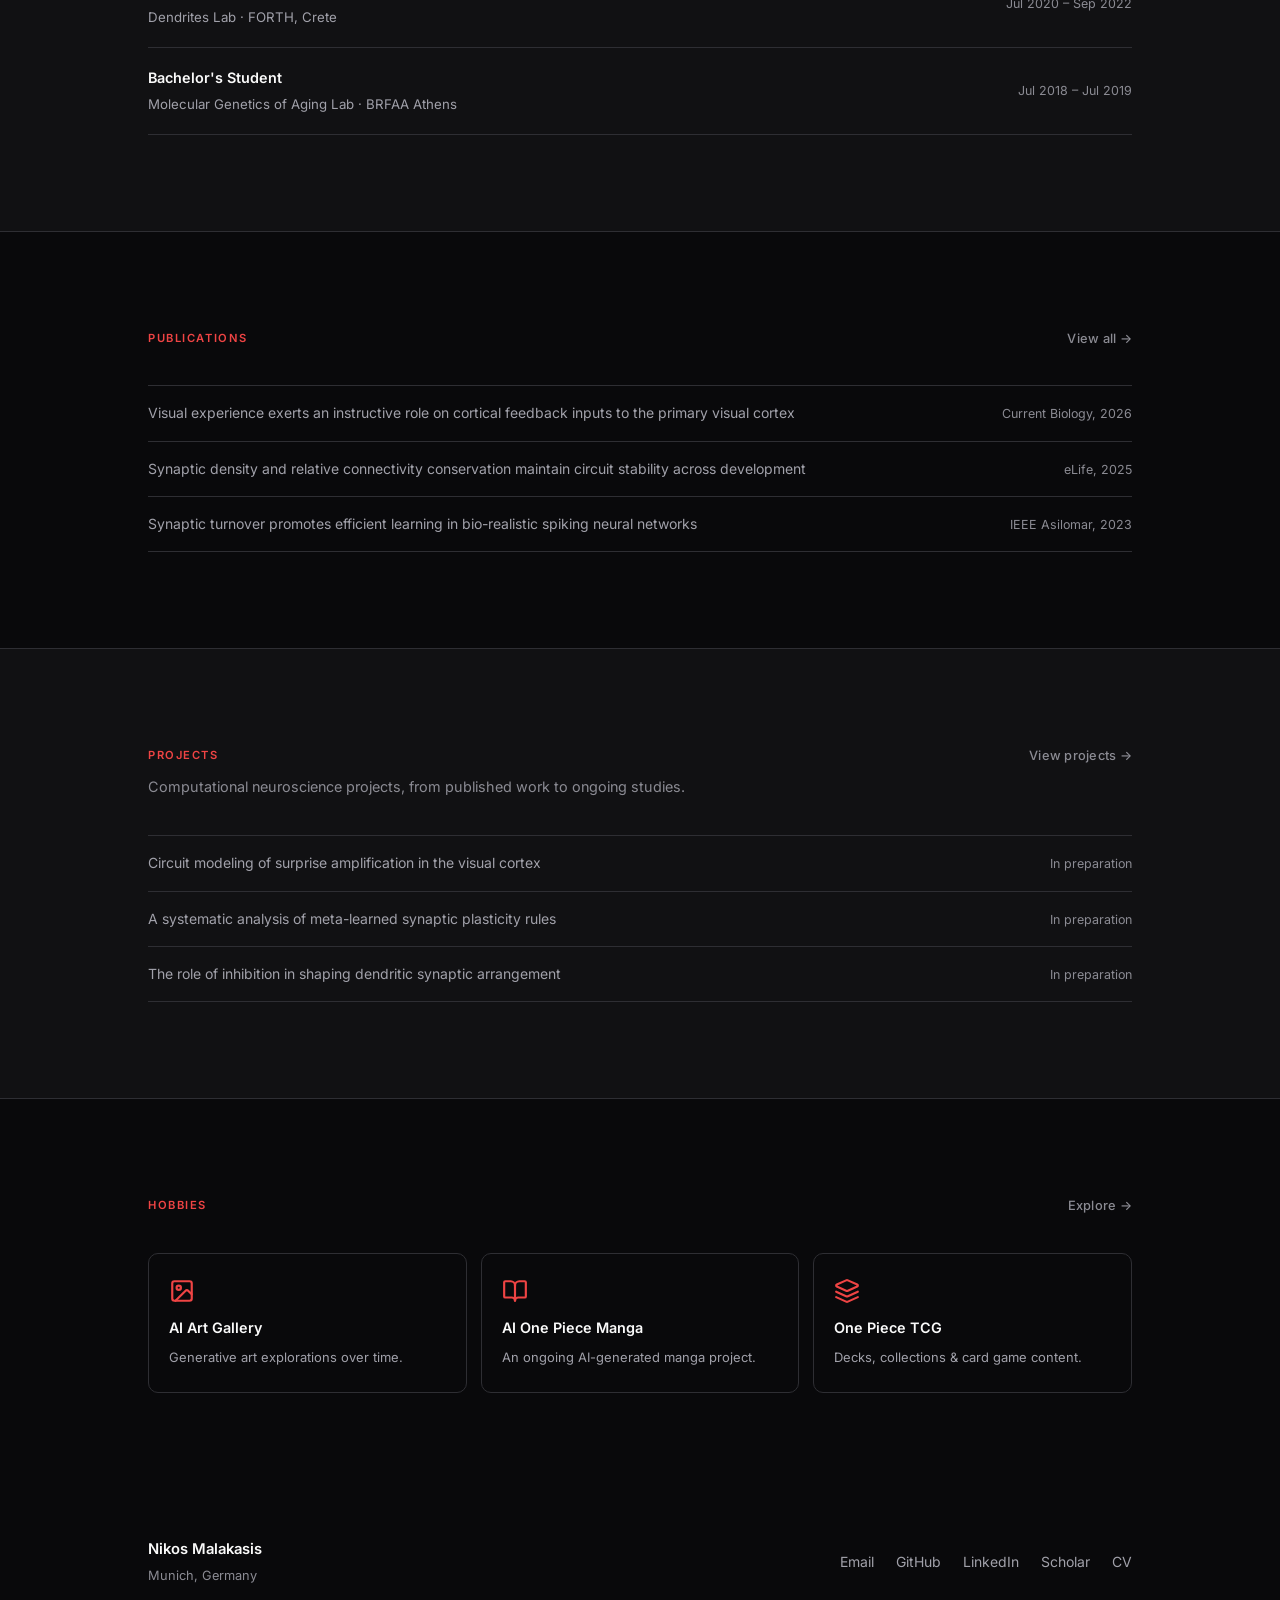
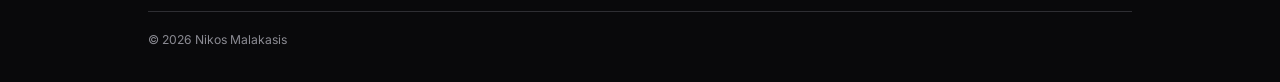
==== commit 74591733: "Polish site: faster photo, social icons, OG meta, scroll reveal, wider grids - Compress hero photo 1" ====
--- a/index.html
+++ b/index.html
@@ -2,10 +2,21 @@
 <html lang="en">
 <head>
   <meta charset="UTF-8">
-  <script>const t=localStorage.getItem('theme');if(t)document.documentElement.setAttribute('data-theme',t);</script>
+  <script>const t=localStorage.getItem('theme');if(t)document.documentElement.setAttribute('data-theme',t);document.documentElement.classList.add('js');</script>
   <meta name="viewport" content="width=device-width, initial-scale=1.0">
   <meta name="description" content="Nikos Malakasis — PhD Candidate in Computational Neuroscience at TU Munich.">
   <title>Nikos Malakasis</title>
+  <link rel="icon" href="favicon.svg" type="image/svg+xml">
+  <meta name="theme-color" content="#09090b">
+  <meta property="og:type" content="website">
+  <meta property="og:site_name" content="Nikos Malakasis">
+  <meta property="og:title" content="Nikos Malakasis — Computational Neuroscientist">
+  <meta property="og:description" content="PhD candidate building computational models of neural circuits at TU Munich. Research, projects, and CV.">
+  <meta property="og:url" content="https://malakasisn.github.io/">
+  <meta property="og:image" content="https://malakasisn.github.io/og-image.jpg">
+  <meta property="og:image:width" content="1200">
+  <meta property="og:image:height" content="630">
+  <meta name="twitter:card" content="summary_large_image">
   <link rel="preconnect" href="https://fonts.googleapis.com">
   <link rel="preconnect" href="https://fonts.gstatic.com" crossorigin>
   <link href="https://fonts.googleapis.com/css2?family=Inter:wght@300;400;500;600;700&display=swap" rel="stylesheet">
@@ -48,18 +59,32 @@
               </p>
               <div class="hero-actions">
                 <a href="mailto:malakasisnikos@gmail.com" class="btn btn-primary">Get in touch</a>
-                <a href="https://github.com/MalakasisN" class="btn btn-secondary" target="_blank" rel="noopener">GitHub</a>
-                <a href="https://www.linkedin.com/in/malakasisnikos/" class="btn btn-secondary" target="_blank" rel="noopener">LinkedIn</a>
-                <a href="https://scholar.google.com/citations?user=ApiSHJgAAAAJ&amp;hl=en" class="btn btn-secondary" target="_blank" rel="noopener">Scholar</a>
-                <a href="Nikos_Malakasis_CV.pdf" class="btn btn-secondary" target="_blank" rel="noopener">CV</a>
+                <a href="Nikos_Malakasis_CV.pdf" class="btn btn-secondary" target="_blank" rel="noopener">Download CV</a>
+                <div class="social-links">
+                  <a href="https://github.com/MalakasisN" class="icon-btn" target="_blank" rel="noopener" aria-label="GitHub">
+                    <svg viewBox="0 0 24 24" width="20" height="20" fill="currentColor" aria-hidden="true"><path d="M12 .297c-6.63 0-12 5.373-12 12 0 5.303 3.438 9.8 8.205 11.385.6.113.82-.258.82-.577 0-.285-.01-1.04-.015-2.04-3.338.724-4.042-1.61-4.042-1.61C4.422 18.07 3.633 17.7 3.633 17.7c-1.087-.744.084-.729.084-.729 1.205.084 1.838 1.236 1.838 1.236 1.07 1.835 2.809 1.305 3.495.998.108-.776.417-1.305.76-1.605-2.665-.305-5.467-1.334-5.467-5.931 0-1.311.469-2.381 1.236-3.221-.124-.303-.535-1.524.117-3.176 0 0 1.008-.322 3.301 1.23A11.509 11.509 0 0 1 12 5.803c1.02.005 2.047.138 3.006.404 2.291-1.552 3.297-1.23 3.297-1.23.653 1.653.242 2.874.118 3.176.77.84 1.235 1.911 1.235 3.221 0 4.609-2.807 5.624-5.479 5.921.43.372.823 1.102.823 2.222 0 1.606-.014 2.898-.014 3.293 0 .322.216.694.825.576C20.565 22.092 24 17.592 24 12.297c0-6.627-5.373-12-12-12"/></svg>
+                  </a>
+                  <a href="https://www.linkedin.com/in/malakasisnikos/" class="icon-btn" target="_blank" rel="noopener" aria-label="LinkedIn">
+                    <svg viewBox="0 0 24 24" width="20" height="20" fill="currentColor" aria-hidden="true"><path d="M20.447 20.452h-3.554v-5.569c0-1.328-.027-3.037-1.852-3.037-1.853 0-2.136 1.445-2.136 2.939v5.667H9.351V9h3.414v1.561h.046c.477-.9 1.637-1.85 3.37-1.85 3.601 0 4.267 2.37 4.267 5.455v6.286zM5.337 7.433a2.062 2.062 0 0 1-2.063-2.065 2.064 2.064 0 1 1 2.063 2.065zm1.782 13.019H3.555V9h3.564v11.452zM22.225 0H1.771C.792 0 0 .774 0 1.729v20.542C0 23.227.792 24 1.771 24h20.451C23.2 24 24 23.227 24 22.271V1.729C24 .774 23.2 0 22.222 0h.003z"/></svg>
+                  </a>
+                  <a href="https://scholar.google.com/citations?user=ApiSHJgAAAAJ&amp;hl=en" class="icon-btn" target="_blank" rel="noopener" aria-label="Google Scholar">
+                    <svg viewBox="0 0 24 24" width="20" height="20" fill="currentColor" aria-hidden="true"><path d="M5.242 13.769L0 9.5 12 0l12 9.5-5.242 4.269C17.548 11.249 14.978 9.5 12 9.5c-2.977 0-5.548 1.748-6.758 4.269zM12 10a7 7 0 1 0 0 14 7 7 0 0 0 0-14z"/></svg>
+                  </a>
+                </div>
               </div>
             </div>
             <div class="hero-photo">
-              <img src="me.jpeg" alt="Nikos Malakasis" class="hero-img">
-            </div>
-          </div>
-        </div>
-      </div>
+              <picture>
+                <source srcset="me.webp" type="image/webp">
+                <img src="me.jpg" alt="Nikos Malakasis" class="hero-img" width="150" height="150">
+              </picture>
+            </div>
+          </div>
+        </div>
+      </div>
+      <a href="#about-preview" class="scroll-cue" aria-label="Scroll to content">
+        <svg viewBox="0 0 24 24" fill="none" stroke="currentColor" stroke-width="2" stroke-linecap="round" stroke-linejoin="round" aria-hidden="true"><path d="m6 9 6 6 6-6"/></svg>
+      </a>
     </section>
 
     <!-- About preview -->
@@ -176,17 +201,17 @@
         </div>
         <div class="hobby-cards">
           <a href="hobbies.html#ai-art" class="hobby-card">
-            <span class="hobby-card-icon">◈</span>
+            <span class="hobby-card-icon"><svg viewBox="0 0 24 24" fill="none" stroke="currentColor" stroke-width="2" stroke-linecap="round" stroke-linejoin="round" aria-hidden="true"><rect x="3" y="3" width="18" height="18" rx="2"/><circle cx="9" cy="9" r="2"/><path d="m21 15-3.086-3.086a2 2 0 0 0-2.828 0L6 21"/></svg></span>
             <span class="hobby-card-title">AI Art Gallery</span>
             <span class="hobby-card-desc">Generative art explorations over time.</span>
           </a>
           <a href="hobbies.html#manga" class="hobby-card">
-            <span class="hobby-card-icon">◈</span>
+            <span class="hobby-card-icon"><svg viewBox="0 0 24 24" fill="none" stroke="currentColor" stroke-width="2" stroke-linecap="round" stroke-linejoin="round" aria-hidden="true"><path d="M12 7v14"/><path d="M3 18a1 1 0 0 1-1-1V4a1 1 0 0 1 1-1h5a4 4 0 0 1 4 4 4 4 0 0 1 4-4h5a1 1 0 0 1 1 1v13a1 1 0 0 1-1 1h-6a3 3 0 0 0-3 3 3 3 0 0 0-3-3z"/></svg></span>
             <span class="hobby-card-title">AI One Piece Manga</span>
             <span class="hobby-card-desc">An ongoing AI-generated manga project.</span>
           </a>
           <a href="hobbies.html#tcg" class="hobby-card">
-            <span class="hobby-card-icon">◈</span>
+            <span class="hobby-card-icon"><svg viewBox="0 0 24 24" fill="none" stroke="currentColor" stroke-width="2" stroke-linecap="round" stroke-linejoin="round" aria-hidden="true"><path d="m12.83 2.18a2 2 0 0 0-1.66 0L2.6 6.08a1 1 0 0 0 0 1.83l8.58 3.91a2 2 0 0 0 1.66 0l8.58-3.9a1 1 0 0 0 0-1.83Z"/><path d="m22 17.65-9.17 4.16a2 2 0 0 1-1.66 0L2 17.65"/><path d="m22 12.65-9.17 4.16a2 2 0 0 1-1.66 0L2 12.65"/></svg></span>
             <span class="hobby-card-title">One Piece TCG</span>
             <span class="hobby-card-desc">Decks, collections &amp; card game content.</span>
           </a>
--- a/style.css
+++ b/style.css
@@ -11,15 +11,15 @@
   --surface:      #111113;
   --surface-2:    #1c1c1f;
   --border:       #2e2e33;
-  --accent:       #dc2626;
-  --accent-glow:  rgba(220, 38, 38, 0.12);
-  --accent-hover: #ef4444;
+  --accent:       #ef4444;
+  --accent-glow:  rgba(239, 68, 68, 0.12);
+  --accent-hover: #f87171;
   --text:         #fafafa;
   --text-muted:   #a1a1aa;
-  --text-dim:     #636368;
+  --text-dim:     #8b8b93;
   --font:         'Inter', -apple-system, BlinkMacSystemFont, 'Segoe UI', sans-serif;
   --nav-h:        60px;
-  --max-w:        840px;
+  --max-w:        1040px;
   --radius:       10px;
 }
 
@@ -29,9 +29,9 @@
   --surface:      #efeff1;
   --surface-2:    #e4e4e8;
   --border:       #d2d2d8;
-  --accent:       #dc2626;
-  --accent-glow:  rgba(220, 38, 38, 0.07);
-  --accent-hover: #b91c1c;
+  --accent:       #ef4444;
+  --accent-glow:  rgba(239, 68, 68, 0.07);
+  --accent-hover: #dc2626;
   --text:         #0c0c0e;
   --text-muted:   #3f3f46;
   --text-dim:     #71717a;
@@ -42,7 +42,7 @@
 }
 
 html[data-theme="light"] .hero-img {
-  box-shadow: 0 0 0 3px var(--bg), 0 0 0 5px rgba(220, 38, 38, 0.22);
+  box-shadow: 0 0 0 3px var(--bg), 0 0 0 5px rgba(239, 68, 68, 0.22);
 }
 
 /* ── Base ───────────────────────────────────────────────────────── */
@@ -228,7 +228,7 @@
   height: 55%;
   background: radial-gradient(
     ellipse 60% 70% at 50% 0%,
-    rgba(220, 38, 38, 0.09),
+    rgba(239, 68, 68, 0.09),
     transparent 70%
   );
   pointer-events: none;
@@ -271,14 +271,14 @@
   display: block;
   box-shadow:
     0 0 0 3px var(--bg),
-    0 0 0 5px rgba(220, 38, 38, 0.45),
+    0 0 0 5px rgba(239, 68, 68, 0.45),
     0 8px 32px rgba(0, 0, 0, 0.4);
   transition: box-shadow 0.3s, transform 0.3s;
 }
 .hero-img:hover {
   box-shadow:
     0 0 0 3px var(--bg),
-    0 0 0 7px rgba(220, 38, 38, 0.65),
+    0 0 0 7px rgba(239, 68, 68, 0.65),
     0 12px 40px rgba(0, 0, 0, 0.45);
   transform: scale(1.03);
 }
@@ -308,6 +308,7 @@
 
 .hero-actions {
   display: flex;
+  align-items: center;
   gap: 10px;
   flex-wrap: wrap;
   margin-top: 4px;
@@ -334,7 +335,7 @@
   border-color: var(--accent-hover);
   color: #fff;
   transform: translateY(-1px);
-  box-shadow: 0 6px 20px rgba(220, 38, 38, 0.35);
+  box-shadow: 0 6px 20px rgba(239, 68, 68, 0.35);
 }
 
 .btn-secondary {
@@ -353,6 +354,7 @@
   display: flex;
   flex-direction: column;
   gap: 14px;
+  max-width: 680px;
 }
 
 .about-content p {
@@ -423,6 +425,7 @@
   display: flex;
   flex-direction: column;
   gap: 7px;
+  max-width: 760px;
 }
 
 .timeline-bullets li {
@@ -1143,7 +1146,7 @@
 .project-banner:hover {
   border-color: var(--accent);
   transform: translateY(-2px);
-  box-shadow: 0 6px 24px rgba(220, 38, 38, 0.08);
+  box-shadow: 0 6px 24px rgba(239, 68, 68, 0.08);
   color: inherit;
 }
 
@@ -1307,3 +1310,115 @@
   .edu-grid { grid-template-columns: 1fr; }
   .chapters-grid { grid-template-columns: repeat(2, 1fr); }
 }
+
+/* ── Social icon buttons (hero) ─────────────────────────────────── */
+.social-links {
+  display: flex;
+  align-items: center;
+  gap: 8px;
+}
+
+.icon-btn {
+  display: inline-flex;
+  align-items: center;
+  justify-content: center;
+  width: 40px;
+  height: 40px;
+  border-radius: 8px;
+  border: 1px solid var(--border);
+  color: var(--text-muted);
+  transition: color 0.2s, border-color 0.2s, background 0.2s, transform 0.15s;
+}
+.icon-btn:hover {
+  color: var(--accent);
+  border-color: var(--accent);
+  background: var(--accent-glow);
+  transform: translateY(-1px);
+}
+.icon-btn svg { display: block; }
+
+/* ── Hobby card icons ───────────────────────────────────────────── */
+.hobby-card-icon svg {
+  width: 26px;
+  height: 26px;
+  display: block;
+}
+
+/* ── Project tech tags ──────────────────────────────────────────── */
+.project-banner-tags {
+  display: flex;
+  flex-wrap: wrap;
+  gap: 6px;
+  margin-top: 8px;
+}
+.proj-tag {
+  font-size: 0.68rem;
+  font-weight: 500;
+  color: var(--text-muted);
+  background: var(--surface-2);
+  border: 1px solid var(--border);
+  border-radius: 5px;
+  padding: 2px 8px;
+}
+
+/* ── Scroll cue (home hero) ─────────────────────────────────────── */
+.scroll-cue {
+  position: absolute;
+  bottom: 26px;
+  left: 50%;
+  display: flex;
+  color: var(--text-dim);
+  transform: translateX(-50%);
+  animation: scroll-bounce 2.2s ease-in-out infinite;
+  transition: color 0.2s;
+}
+.scroll-cue:hover { color: var(--accent); }
+.scroll-cue svg { width: 26px; height: 26px; }
+
+@keyframes scroll-bounce {
+  0%, 100% { transform: translate(-50%, 0); }
+  50%      { transform: translate(-50%, 7px); }
+}
+
+@media (max-width: 680px) {
+  .scroll-cue { display: none; }
+}
+
+/* ── Scroll reveal ──────────────────────────────────────────────── */
+@media (prefers-reduced-motion: no-preference) {
+  html.js .hero-label,
+  html.js .hero-name,
+  html.js .hero-bio,
+  html.js .hero-actions,
+  html.js .hero-photo,
+  html.js .back-link,
+  html.js .page-title,
+  html.js .page-desc,
+  html.js .preview-header,
+  html.js .preview-text,
+  html.js .preview-tags,
+  html.js .section-sub,
+  html.js .exp-preview-item,
+  html.js .pub-preview-item,
+  html.js .hobby-card,
+  html.js .project-banner,
+  html.js .timeline-item,
+  html.js .edu-card,
+  html.js .edu-note,
+  html.js .pub-item,
+  html.js .conf-item,
+  html.js .about-content,
+  html.js .skill-group,
+  html.js .gallery-stack,
+  html.js .chapter-card,
+  html.js .gallery-item {
+    opacity: 0;
+    transform: translateY(18px);
+    transition: opacity 0.6s ease, transform 0.6s cubic-bezier(0.16, 1, 0.3, 1);
+  }
+
+  html.js .is-visible {
+    opacity: 1;
+    transform: none;
+  }
+}
